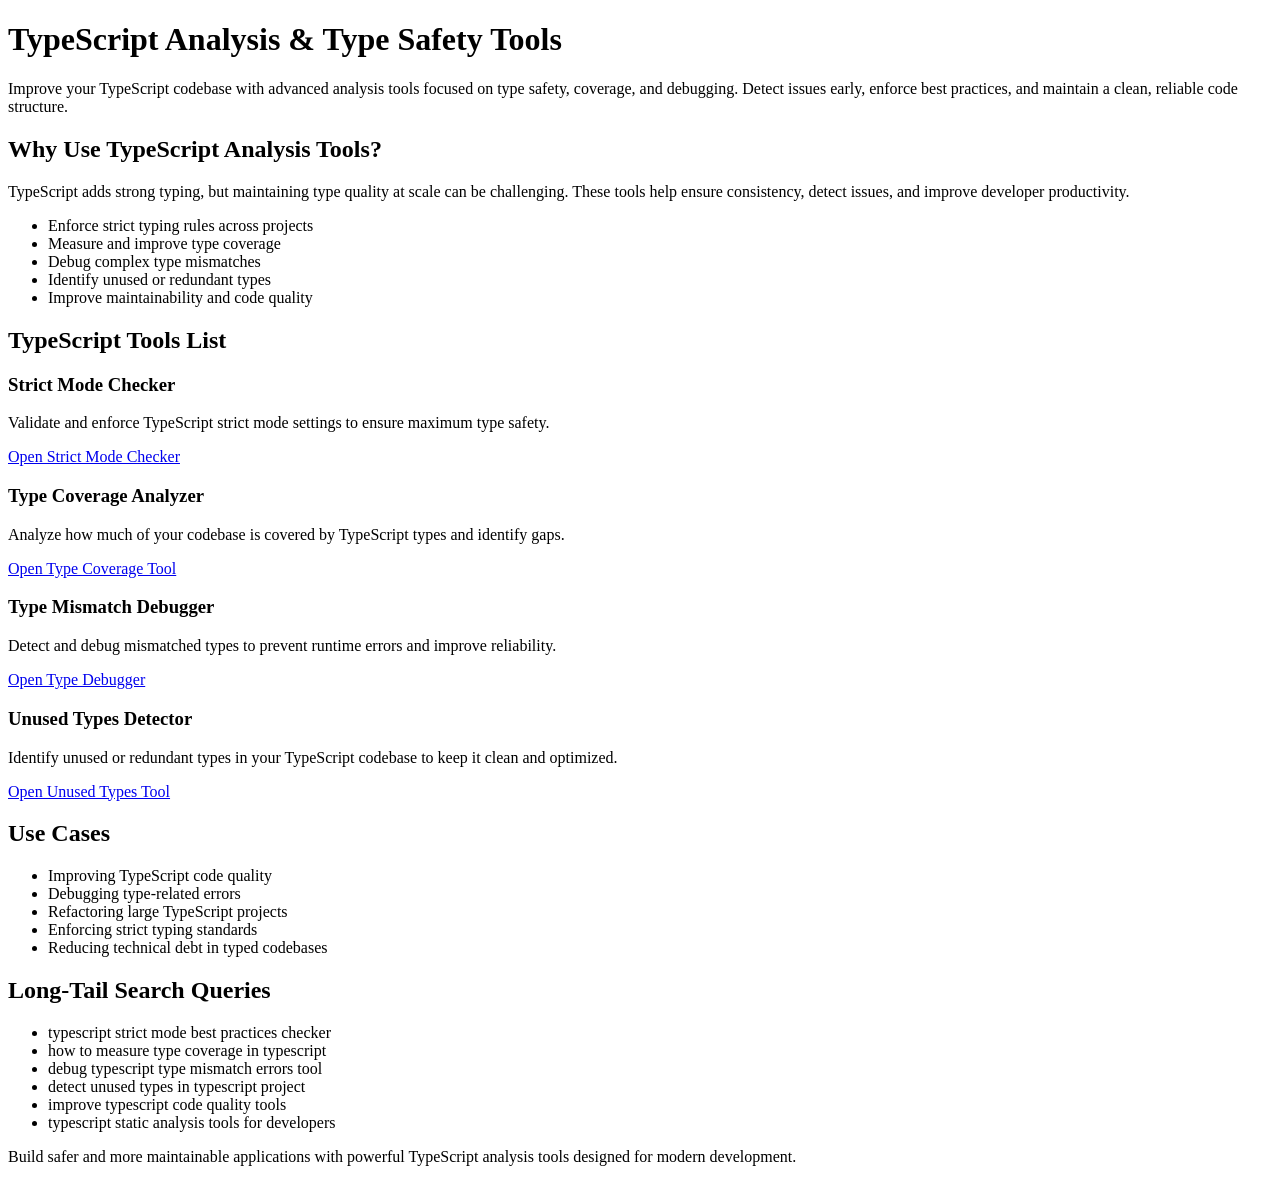
==== index.html @ eb6d2870 "Initial commit" ====
<!DOCTYPE html>
<html lang="en">
<head>
    <meta charset="UTF-8">
    <meta name="viewport" content="width=device-width, initial-scale=1.0">

    <!-- Google Verification -->
    <meta name="google-site-verification" content="QMAlZVgw_jsHfCVlnfvifbkMZy5CKnLXh7m65vo1kLM" />

    <!-- SEO Meta -->
    <title>TypeScript Analysis Tools for Type Safety, Coverage & Debugging</title>
    <meta name="description" content="Analyze TypeScript projects with tools for strict mode validation, type coverage, mismatch debugging, and unused type detection. Improve code quality and safety.">

    <!-- Keywords -->
    <meta name="keywords" content="typescript analysis tools, typescript strict mode checker, type coverage analyzer ts, typescript type mismatch debugger, unused types detector typescript, typescript code quality tools">

</head>

<body>

<header>
    <h1>TypeScript Analysis & Type Safety Tools</h1>
    <p>
        Improve your TypeScript codebase with advanced analysis tools focused on type safety, 
        coverage, and debugging. Detect issues early, enforce best practices, and maintain 
        a clean, reliable code structure.
    </p>
</header>

<section>
    <h2>Why Use TypeScript Analysis Tools?</h2>
    <p>
        TypeScript adds strong typing, but maintaining type quality at scale can be challenging. 
        These tools help ensure consistency, detect issues, and improve developer productivity.
    </p>
    <ul>
        <li>Enforce strict typing rules across projects</li>
        <li>Measure and improve type coverage</li>
        <li>Debug complex type mismatches</li>
        <li>Identify unused or redundant types</li>
        <li>Improve maintainability and code quality</li>
    </ul>
</section>

<section>
    <h2>TypeScript Tools List</h2>

    <article>
        <h3>Strict Mode Checker</h3>
        <p>
            Validate and enforce TypeScript strict mode settings to ensure maximum type safety.
        </p>
        <a href="/ts_analysis_tools/typescript_strict_mode_checker">Open Strict Mode Checker</a>
    </article>

    <article>
        <h3>Type Coverage Analyzer</h3>
        <p>
            Analyze how much of your codebase is covered by TypeScript types and identify gaps.
        </p>
        <a href="/ts_analysis_tools/typescript_type_coverage_analyzer">Open Type Coverage Tool</a>
    </article>

    <article>
        <h3>Type Mismatch Debugger</h3>
        <p>
            Detect and debug mismatched types to prevent runtime errors and improve reliability.
        </p>
        <a href="/ts_analysis_tools/typescript_type_mismatch_debugger">Open Type Debugger</a>
    </article>

    <article>
        <h3>Unused Types Detector</h3>
        <p>
            Identify unused or redundant types in your TypeScript codebase to keep it clean and optimized.
        </p>
        <a href="/ts_analysis_tools/typescript_unused_types_detector">Open Unused Types Tool</a>
    </article>

</section>

<section>
    <h2>Use Cases</h2>
    <ul>
        <li>Improving TypeScript code quality</li>
        <li>Debugging type-related errors</li>
        <li>Refactoring large TypeScript projects</li>
        <li>Enforcing strict typing standards</li>
        <li>Reducing technical debt in typed codebases</li>
    </ul>
</section>

<section>
    <h2>Long-Tail Search Queries</h2>
    <ul>
        <li>typescript strict mode best practices checker</li>
        <li>how to measure type coverage in typescript</li>
        <li>debug typescript type mismatch errors tool</li>
        <li>detect unused types in typescript project</li>
        <li>improve typescript code quality tools</li>
        <li>typescript static analysis tools for developers</li>
    </ul>
</section>

<footer>
    <p>
        Build safer and more maintainable applications with powerful TypeScript analysis tools designed for modern development.
    </p>
</footer>

</body>
</html>
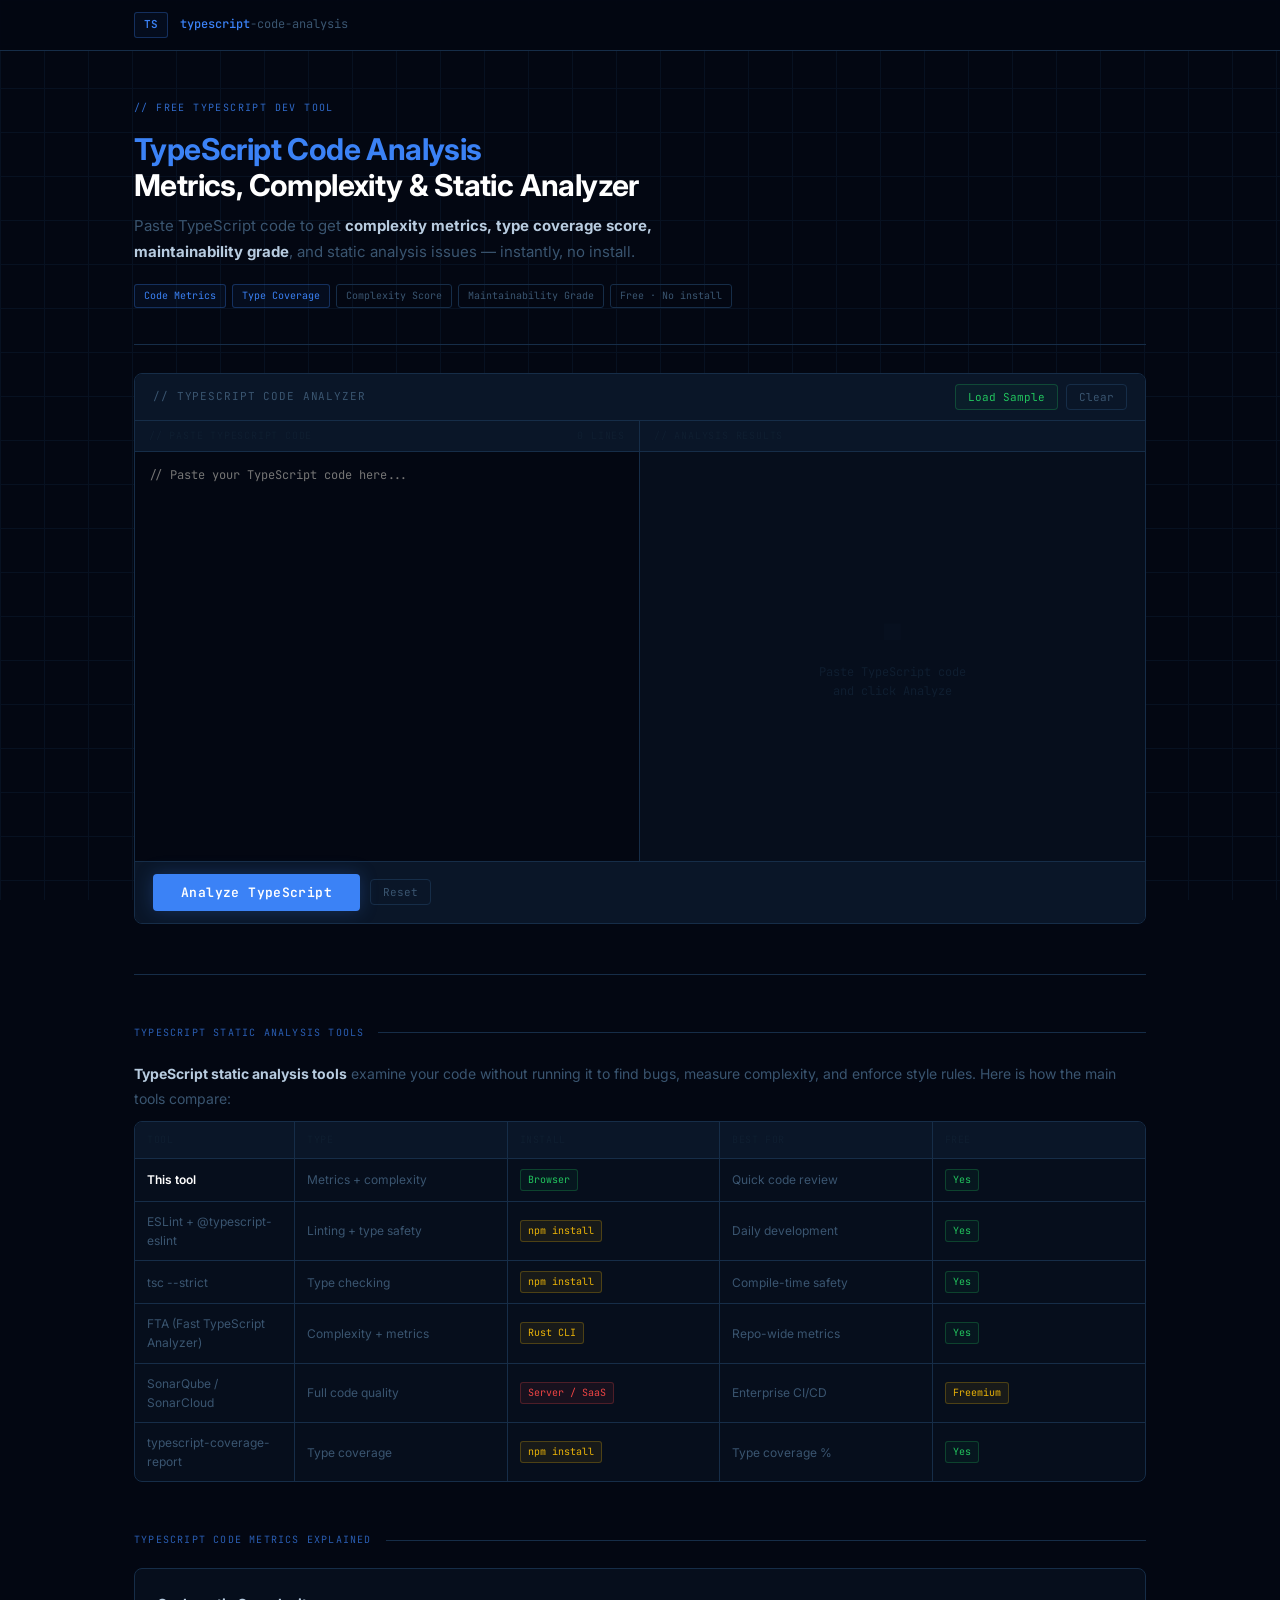
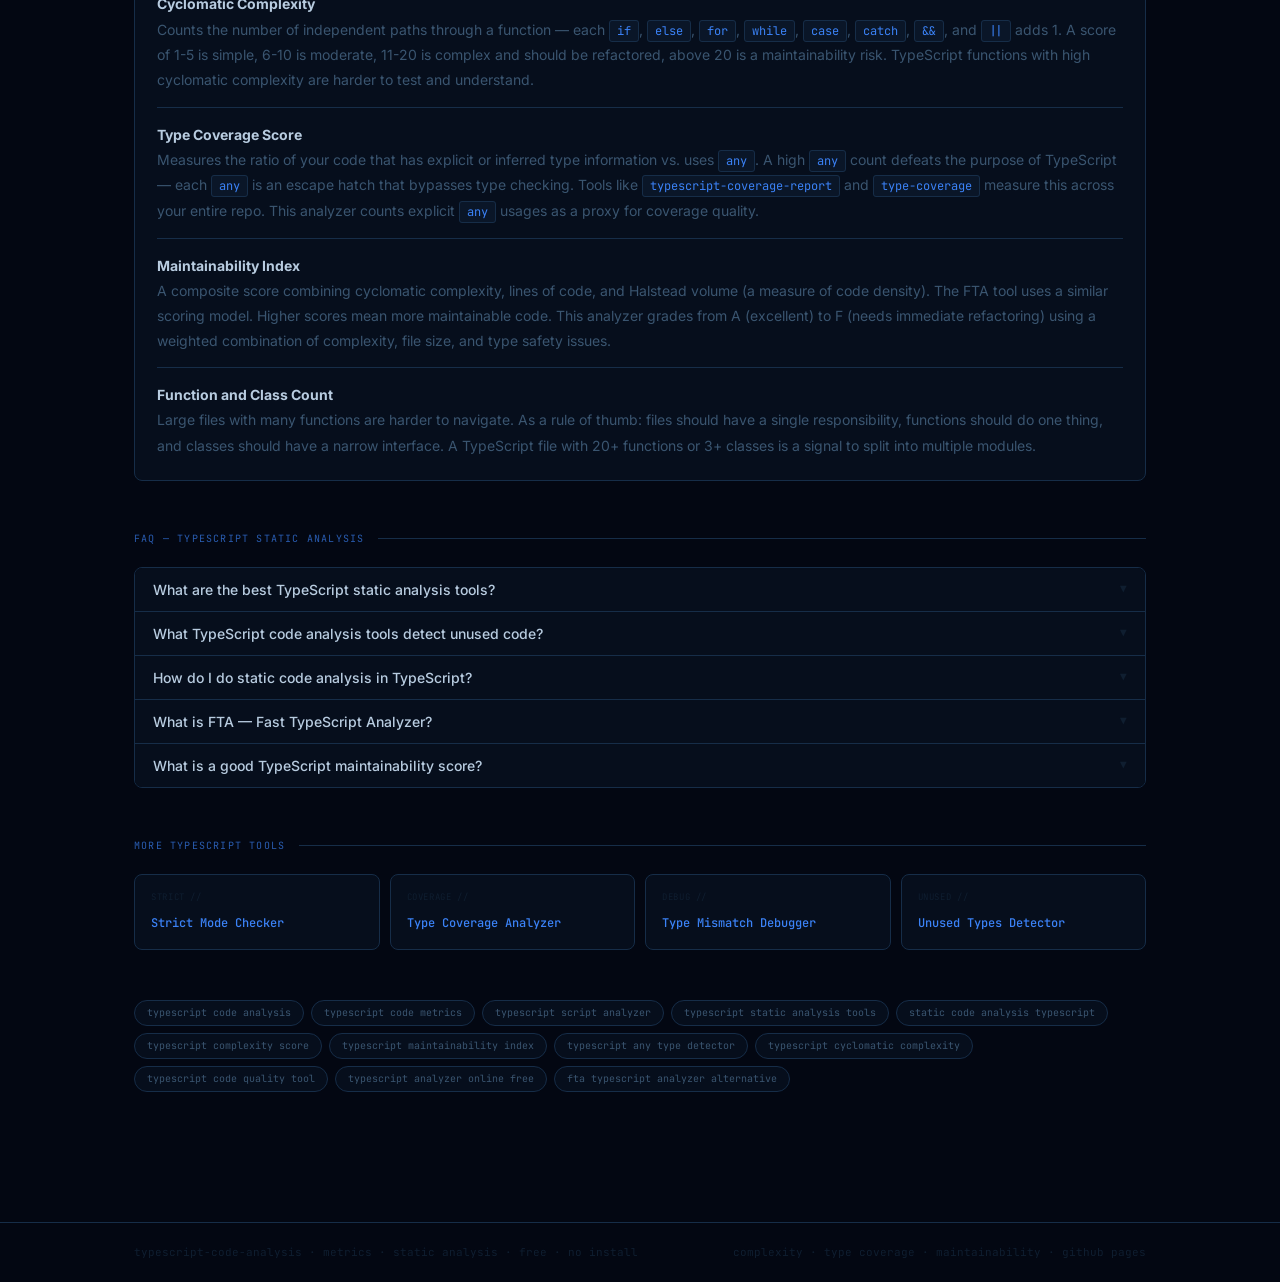
==== commit 08f1ff0f: "Actualizar index.html" ====
--- a/index.html
+++ b/index.html
@@ -1,112 +1,1207 @@
 <!DOCTYPE html>
+
 <html lang="en">
 <head>
-    <meta charset="UTF-8">
-    <meta name="viewport" content="width=device-width, initial-scale=1.0">
-
-    <!-- Google Verification -->
-    <meta name="google-site-verification" content="QMAlZVgw_jsHfCVlnfvifbkMZy5CKnLXh7m65vo1kLM" />
-
-    <!-- SEO Meta -->
-    <title>TypeScript Analysis Tools for Type Safety, Coverage & Debugging</title>
-    <meta name="description" content="Analyze TypeScript projects with tools for strict mode validation, type coverage, mismatch debugging, and unused type detection. Improve code quality and safety.">
-
-    <!-- Keywords -->
-    <meta name="keywords" content="typescript analysis tools, typescript strict mode checker, type coverage analyzer ts, typescript type mismatch debugger, unused types detector typescript, typescript code quality tools">
+<meta charset="UTF-8">
+<meta name="viewport" content="width=device-width, initial-scale=1.0">
+<meta name="google-site-verification" content="PkLa_ViOo6FAHpvh8SacceMb95o9tePRdrqLNBz9X1M" />
+<meta name="robots" content="index, follow">
+
+<title>TypeScript Code Analysis – Free TS Analyzer, Metrics &amp; Static Analysis Tool</title>
+
+<meta name="description" content="Free TypeScript code analysis tool. Paste TypeScript code to get complexity metrics, type coverage score, code quality analysis, and maintainability score. Covers typescript code metrics, script analysis, and static analysis. No install required.">
+
+<meta name="keywords" content="typescript code analysis, typescript code metrics, typescript script analyzer, typescript static analysis tools, typescript code analysis tools, static code analysis typescript, typescript analyzer online, typescript complexity analyzer, typescript type coverage, typescript maintainability score">
+
+<link rel="canonical" href="https://franrivalbigprojects.github.io/ts-analysis-tools/">
+
+<meta property="og:title" content="TypeScript Code Analysis – Free TS Metrics and Static Analyzer">
+<meta property="og:description" content="Paste TypeScript code to get complexity, type coverage, and maintainability metrics. Free, no install, no login.">
+<meta property="og:type" content="website">
+
+<link rel="preconnect" href="https://fonts.googleapis.com">
+<link rel="preconnect" href="https://fonts.gstatic.com" crossorigin>
+<link href="https://fonts.googleapis.com/css2?family=JetBrains+Mono:wght@400;500;600&family=Inter:wght@400;500;600;700&display=swap" rel="stylesheet">
+
+<style>
+:root {
+  --bg: #030712;
+  --surface: #060e1c;
+  --surface2: #0a1628;
+  --border: #0f1f35;
+  --border2: #162d48;
+  --ts: #3b82f6;
+  --ts-dim: rgba(59,130,246,0.1);
+  --ts-dim2: rgba(59,130,246,0.05);
+  --green: #22c55e;
+  --green-dim: rgba(34,197,94,0.1);
+  --green-dim2: rgba(34,197,94,0.05);
+  --yellow: #eab308;
+  --yellow-dim: rgba(234,179,8,0.08);
+  --orange: #f97316;
+  --orange-dim: rgba(249,115,22,0.08);
+  --red: #ef4444;
+  --red-dim: rgba(239,68,68,0.08);
+  --purple: #a78bfa;
+  --purple-dim: rgba(167,139,250,0.08);
+  --text: #b8cce0;
+  --text-muted: #3a5570;
+  --text-dim: #0f1e30;
+  --mono: 'JetBrains Mono', monospace;
+  --sans: 'Inter', sans-serif;
+  --r: 8px;
+}
+
+* { box-sizing: border-box; margin: 0; padding: 0; }
+
+body {
+  font-family: var(--sans);
+  background: var(--bg);
+  color: var(--text);
+  min-height: 100vh;
+  line-height: 1.6;
+}
+
+body::after {
+  content: "";
+  position: fixed;
+  inset: 0;
+  background-image: linear-gradient(var(--border) 1px, transparent 1px), linear-gradient(90deg, var(--border) 1px, transparent 1px);
+  background-size: 44px 44px;
+  opacity: 0.45;
+  pointer-events: none;
+  z-index: 0;
+}
+
+header {
+  border-bottom: 1px solid var(--border2);
+  position: sticky;
+  top: 0;
+  z-index: 100;
+  background: rgba(3,7,18,0.96);
+  backdrop-filter: blur(12px);
+}
+
+.header-inner {
+  max-width: 1060px;
+  margin: 0 auto;
+  padding: 0 24px;
+  height: 50px;
+  display: flex;
+  align-items: center;
+  gap: 12px;
+  position: relative;
+  z-index: 1;
+}
+
+.logo-pill {
+  font-family: var(--mono);
+  font-size: 11px;
+  font-weight: 600;
+  color: var(--ts);
+  background: var(--ts-dim2);
+  border: 1px solid rgba(59,130,246,0.3);
+  border-radius: 3px;
+  padding: 3px 9px;
+}
+
+.logo-text {
+  font-family: var(--mono);
+  font-size: 12px;
+  color: var(--text-muted);
+}
+
+.logo-text strong { color: var(--ts); font-weight: 500; }
+
+.wrapper {
+  max-width: 1060px;
+  margin: 0 auto;
+  padding: 0 24px 80px;
+  position: relative;
+  z-index: 1;
+}
+
+/* HERO */
+.hero {
+  padding: 48px 0 36px;
+  border-bottom: 1px solid var(--border2);
+  margin-bottom: 28px;
+}
+
+.hero-eyebrow {
+  font-family: var(--mono);
+  font-size: 10px;
+  letter-spacing: 0.14em;
+  text-transform: uppercase;
+  color: var(--ts);
+  margin-bottom: 14px;
+  opacity: 0.8;
+}
+
+h1 {
+  font-size: clamp(21px, 3.2vw, 30px);
+  font-weight: 700;
+  color: #fff;
+  margin-bottom: 10px;
+  letter-spacing: -0.02em;
+  line-height: 1.2;
+}
+
+h1 em { font-style: normal; color: var(--ts); }
+
+.hero-sub {
+  font-size: 15px;
+  color: var(--text-muted);
+  max-width: 600px;
+  line-height: 1.75;
+  margin-bottom: 18px;
+}
+
+.hero-sub strong { color: var(--text); }
+
+.pill-row { display: flex; flex-wrap: wrap; gap: 6px; }
+
+.pill {
+  font-family: var(--mono);
+  font-size: 10px;
+  padding: 3px 9px;
+  border-radius: 3px;
+  border: 1px solid;
+}
+
+.pill-ts  { color: var(--ts); background: var(--ts-dim2); border-color: rgba(59,130,246,0.3); }
+.pill-dim { color: var(--text-muted); border-color: var(--border2); }
+
+/* TOOL */
+.tool-shell {
+  background: var(--surface);
+  border: 1px solid var(--border2);
+  border-radius: var(--r);
+  overflow: hidden;
+  margin-bottom: 18px;
+}
+
+.tool-topbar {
+  background: var(--surface2);
+  border-bottom: 1px solid var(--border2);
+  padding: 10px 18px;
+  display: flex;
+  align-items: center;
+  justify-content: space-between;
+  flex-wrap: wrap;
+  gap: 8px;
+}
+
+.topbar-label {
+  font-family: var(--mono);
+  font-size: 11px;
+  color: var(--text-muted);
+  text-transform: uppercase;
+  letter-spacing: 0.08em;
+}
+
+.btn-sm {
+  font-family: var(--mono);
+  font-size: 11px;
+  padding: 5px 12px;
+  border-radius: 4px;
+  cursor: pointer;
+  border: 1px solid;
+  transition: opacity 0.15s;
+}
+
+.btn-sm:hover { opacity: 0.75; }
+.btn-ts    { background: var(--ts-dim2); color: var(--ts); border-color: rgba(59,130,246,0.3); }
+.btn-ghost { background: transparent; color: var(--text-muted); border-color: var(--border2); }
+.btn-green { background: var(--green-dim2); color: var(--green); border-color: rgba(34,197,94,0.25); }
+
+/* EDITOR SPLIT */
+.editor-split {
+  display: grid;
+  grid-template-columns: 1fr 1fr;
+  min-height: 440px;
+}
+
+.editor-side {
+  border-right: 1px solid var(--border2);
+  display: flex;
+  flex-direction: column;
+}
+
+.panel-head {
+  font-family: var(--mono);
+  font-size: 10px;
+  text-transform: uppercase;
+  letter-spacing: 0.08em;
+  color: var(--text-dim);
+  padding: 7px 14px;
+  border-bottom: 1px solid var(--border2);
+  background: var(--surface2);
+  display: flex;
+  justify-content: space-between;
+}
+
+.code-textarea {
+  flex: 1;
+  width: 100%;
+  min-height: 380px;
+  padding: 14px;
+  font-family: var(--mono);
+  font-size: 12px;
+  line-height: 1.65;
+  background: var(--bg);
+  border: none;
+  color: var(--text);
+  resize: none;
+  tab-size: 2;
+}
+
+.code-textarea:focus { outline: none; }
+
+.results-side { display: flex; flex-direction: column; overflow-y: auto; }
+
+#resultsPane {
+  flex: 1;
+  padding: 14px;
+  min-height: 380px;
+}
+
+.results-empty {
+  display: flex;
+  flex-direction: column;
+  align-items: center;
+  justify-content: center;
+  height: 100%;
+  min-height: 340px;
+  gap: 8px;
+  color: var(--text-dim);
+  font-family: var(--mono);
+  font-size: 12px;
+  text-align: center;
+}
+
+/* Analyse button bar */
+.analyse-bar {
+  padding: 12px 18px;
+  background: var(--surface2);
+  border-top: 1px solid var(--border2);
+  display: flex;
+  gap: 10px;
+  align-items: center;
+}
+
+.btn-analyse {
+  padding: 10px 28px;
+  font-family: var(--mono);
+  font-size: 13px;
+  font-weight: 600;
+  background: var(--ts);
+  color: #fff;
+  border: none;
+  border-radius: 4px;
+  cursor: pointer;
+  letter-spacing: 0.03em;
+  transition: opacity 0.15s, box-shadow 0.15s;
+  box-shadow: 0 0 18px rgba(59,130,246,0.25);
+}
+
+.btn-analyse:hover { opacity: 0.87; box-shadow: 0 0 26px rgba(59,130,246,0.4); }
+
+/* SCORE CARDS */
+.score-row {
+  display: grid;
+  grid-template-columns: repeat(4, 1fr);
+  gap: 8px;
+  margin-bottom: 12px;
+}
+
+.score-card {
+  background: var(--bg);
+  border: 1px solid var(--border2);
+  border-radius: 5px;
+  padding: 12px;
+  text-align: center;
+}
+
+.sc-num {
+  font-family: var(--mono);
+  font-size: 20px;
+  font-weight: 600;
+  line-height: 1;
+  margin-bottom: 3px;
+}
+
+.sc-lbl {
+  font-family: var(--mono);
+  font-size: 9px;
+  text-transform: uppercase;
+  letter-spacing: 0.07em;
+  color: var(--text-dim);
+}
+
+/* Score grade badge */
+.grade-card {
+  background: var(--bg);
+  border: 1px solid var(--border2);
+  border-radius: 5px;
+  padding: 10px 12px;
+  margin-bottom: 10px;
+  display: flex;
+  align-items: center;
+  gap: 10px;
+}
+
+.grade-letter {
+  font-family: var(--mono);
+  font-size: 26px;
+  font-weight: 600;
+  width: 36px;
+  text-align: center;
+  flex-shrink: 0;
+}
+
+.grade-meta strong {
+  display: block;
+  font-size: 13px;
+  color: var(--text);
+  margin-bottom: 2px;
+}
+
+.grade-meta span {
+  font-size: 12px;
+  color: var(--text-muted);
+  font-family: var(--mono);
+}
+
+/* Issue list */
+.issue-list { display: flex; flex-direction: column; gap: 5px; }
+
+.issue-item {
+  background: var(--bg);
+  border: 1px solid var(--border2);
+  border-left: 3px solid;
+  border-radius: 4px;
+  padding: 7px 10px;
+  font-family: var(--mono);
+  font-size: 11px;
+  line-height: 1.5;
+}
+
+.ii-error  { border-left-color: var(--red); }
+.ii-warn   { border-left-color: var(--yellow); }
+.ii-info   { border-left-color: var(--ts); }
+.ii-good   { border-left-color: var(--green); }
+
+.ii-head {
+  display: flex;
+  gap: 7px;
+  align-items: center;
+  margin-bottom: 2px;
+}
+
+.ii-badge {
+  font-size: 9px;
+  padding: 1px 6px;
+  border-radius: 2px;
+  border: 1px solid;
+  text-transform: uppercase;
+  letter-spacing: 0.05em;
+}
+
+.ib-error  { color: var(--red);    background: var(--red-dim);    border-color: rgba(239,68,68,0.2); }
+.ib-warn   { color: var(--yellow); background: var(--yellow-dim); border-color: rgba(234,179,8,0.2); }
+.ib-info   { color: var(--ts);     background: var(--ts-dim2);    border-color: rgba(59,130,246,0.2); }
+.ib-good   { color: var(--green);  background: var(--green-dim2); border-color: rgba(34,197,94,0.2); }
+
+.ii-title { font-weight: 600; color: var(--text); font-size: 11px; }
+.ii-body  { color: var(--text-muted); font-size: 11px; line-height: 1.5; }
+
+/* Metrics table */
+.metrics-table {
+  background: var(--bg);
+  border: 1px solid var(--border2);
+  border-radius: 5px;
+  overflow: hidden;
+  margin-bottom: 10px;
+}
+
+.mt-row {
+  display: flex;
+  justify-content: space-between;
+  align-items: center;
+  padding: 7px 12px;
+  border-bottom: 1px solid var(--border2);
+  font-family: var(--mono);
+  font-size: 11px;
+}
+
+.mt-row:last-child { border-bottom: none; }
+.mt-key { color: var(--text-muted); }
+.mt-val { color: var(--text); font-weight: 500; }
+
+/* DIVIDER */
+hr.divider { border: none; border-top: 1px solid var(--border2); margin: 50px 0; }
+
+.content-section { margin-bottom: 50px; }
+
+.sec-head {
+  display: flex;
+  align-items: center;
+  gap: 14px;
+  margin-bottom: 20px;
+}
+
+.sec-label {
+  font-family: var(--mono);
+  font-size: 10px;
+  text-transform: uppercase;
+  letter-spacing: 0.12em;
+  color: var(--ts);
+  white-space: nowrap;
+  opacity: 0.7;
+}
+
+.sec-rule { flex: 1; height: 1px; background: var(--border2); }
+
+p {
+  font-size: 14px;
+  color: var(--text-muted);
+  line-height: 1.8;
+  margin-bottom: 10px;
+}
+
+p strong { color: var(--text); }
+
+code {
+  font-family: var(--mono);
+  font-size: 12px;
+  background: var(--surface2);
+  color: var(--ts);
+  padding: 2px 7px;
+  border-radius: 3px;
+  border: 1px solid var(--border2);
+}
+
+/* Tools comparison table */
+.cmp-table {
+  background: var(--surface);
+  border: 1px solid var(--border2);
+  border-radius: var(--r);
+  overflow: hidden;
+  margin-bottom: 14px;
+}
+
+.cmp-row {
+  display: grid;
+  grid-template-columns: 160px 1fr 1fr 1fr 1fr;
+  border-bottom: 1px solid var(--border2);
+}
+
+.cmp-row:last-child { border-bottom: none; }
+.cmp-row.cmp-head { background: var(--surface2); }
+
+.cmp-cell {
+  padding: 10px 12px;
+  font-size: 12px;
+  color: var(--text-muted);
+  border-right: 1px solid var(--border2);
+  display: flex;
+  align-items: center;
+}
+
+.cmp-cell:last-child { border-right: none; }
+.cmp-head .cmp-cell { font-family: var(--mono); font-size: 10px; color: var(--text-dim); text-transform: uppercase; letter-spacing: 0.06em; }
+
+.badge {
+  font-family: var(--mono);
+  font-size: 10px;
+  padding: 2px 7px;
+  border-radius: 3px;
+  border: 1px solid;
+}
+
+.b-green  { color: var(--green);  background: var(--green-dim2); border-color: rgba(34,197,94,0.25); }
+.b-yellow { color: var(--yellow); background: var(--yellow-dim); border-color: rgba(234,179,8,0.25); }
+.b-ts     { color: var(--ts);     background: var(--ts-dim2);    border-color: rgba(59,130,246,0.25); }
+.b-red    { color: var(--red);    background: var(--red-dim);    border-color: rgba(239,68,68,0.25); }
+
+/* Dense block */
+.dense-block {
+  background: var(--surface);
+  border: 1px solid var(--border2);
+  border-radius: var(--r);
+  padding: 22px;
+  margin-top: 14px;
+}
+
+.dense-block p { margin-bottom: 14px; padding-bottom: 14px; border-bottom: 1px solid var(--border2); }
+.dense-block p:last-child { margin-bottom: 0; padding-bottom: 0; border-bottom: none; }
+
+/* FAQ */
+.faq-list {
+  margin-top: 14px;
+  border: 1px solid var(--border2);
+  border-radius: var(--r);
+  overflow: hidden;
+}
+
+.faq-item { border-bottom: 1px solid var(--border2); }
+.faq-item:last-child { border-bottom: none; }
+
+.faq-q {
+  width: 100%;
+  text-align: left;
+  background: var(--surface);
+  border: none;
+  padding: 13px 18px;
+  font-size: 14px;
+  font-weight: 500;
+  color: var(--text);
+  font-family: var(--sans);
+  cursor: pointer;
+  display: flex;
+  justify-content: space-between;
+  align-items: center;
+  gap: 12px;
+  transition: background 0.15s;
+}
+
+.faq-q:hover { background: var(--ts-dim2); }
+.faq-arrow { font-family: var(--mono); font-size: 11px; color: var(--text-dim); transition: transform 0.2s; flex-shrink: 0; }
+.faq-item.open .faq-arrow { transform: rotate(180deg); }
+
+.faq-a {
+  display: none;
+  padding: 0 18px 13px;
+  font-size: 13px;
+  color: var(--text-muted);
+  line-height: 1.75;
+  border-top: 1px solid var(--border2);
+  background: var(--bg);
+}
+
+.faq-item.open .faq-a { display: block; }
+.faq-a code { font-family: var(--mono); font-size: 11px; color: var(--ts); background: var(--ts-dim2); border-radius: 3px; padding: 1px 5px; }
+
+/* Tag cloud */
+.tag-cloud { display: flex; flex-wrap: wrap; gap: 7px; margin-bottom: 50px; }
+
+.tag {
+  font-family: var(--mono);
+  font-size: 10px;
+  color: var(--text-muted);
+  background: var(--surface);
+  border: 1px solid var(--border2);
+  border-radius: 100px;
+  padding: 4px 12px;
+  cursor: default;
+  transition: color 0.15s, border-color 0.15s;
+}
+
+.tag:hover { color: var(--ts); border-color: rgba(59,130,246,0.3); }
+
+/* Other tools */
+.tools-grid {
+  display: grid;
+  grid-template-columns: repeat(auto-fill, minmax(220px, 1fr));
+  gap: 10px;
+  margin-top: 14px;
+}
+
+.otl {
+  background: var(--surface);
+  border: 1px solid var(--border2);
+  border-radius: var(--r);
+  padding: 14px 16px;
+  text-decoration: none;
+  display: block;
+  transition: border-color 0.15s;
+}
+
+.otl:hover { border-color: rgba(59,130,246,0.3); }
+.otl-eye  { font-family: var(--mono); font-size: 9px; color: var(--text-dim); text-transform: uppercase; letter-spacing: 0.07em; margin-bottom: 4px; }
+.otl-name { font-family: var(--mono); font-size: 12px; color: var(--ts); font-weight: 500; }
+
+footer { border-top: 1px solid var(--border2); padding: 20px 0; position: relative; z-index: 1; }
+
+.footer-inner {
+  max-width: 1060px;
+  margin: 0 auto;
+  padding: 0 24px;
+  display: flex;
+  justify-content: space-between;
+  align-items: center;
+  flex-wrap: wrap;
+  gap: 8px;
+}
+
+footer p { font-family: var(--mono); font-size: 11px; color: var(--text-dim); margin: 0; }
+
+@media (max-width: 680px) {
+  .editor-split { grid-template-columns: 1fr; }
+  .editor-side { border-right: none; border-bottom: 1px solid var(--border2); }
+  .score-row { grid-template-columns: 1fr 1fr; }
+  .cmp-row { grid-template-columns: 120px repeat(4, 1fr); font-size: 11px; }
+}
+</style>
+
+<script type="application/ld+json">
+{
+  "@context": "https://schema.org",
+  "@type": "SoftwareApplication",
+  "name": "TypeScript Code Analysis Tool",
+  "applicationCategory": "DeveloperApplication",
+  "operatingSystem": "Web",
+  "offers": { "@type": "Offer", "price": "0", "priceCurrency": "USD" },
+  "description": "Free TypeScript code analysis tool. Paste TypeScript code to get complexity metrics, type coverage score, maintainability analysis, and code quality issues. Covers typescript code metrics, typescript script analysis, and static analysis. No install required.",
+  "featureList": "TypeScript complexity analysis, type coverage score, cyclomatic complexity, lines of code, any type detection, unused variable detection, maintainability grade"
+}
+</script>
+
+<script type="application/ld+json">
+{
+  "@context": "https://schema.org",
+  "@type": "FAQPage",
+  "mainEntity": [
+    {
+      "@type": "Question",
+      "name": "What are the best TypeScript static analysis tools?",
+      "acceptedAnswer": {
+        "@type": "Answer",
+        "text": "The main TypeScript static analysis tools are: ESLint with @typescript-eslint (most widely used, catches type-unsafe patterns), TypeScript compiler itself with strict mode (tsc --strict), SonarQube/SonarCloud (enterprise code quality platform), FTA - Fast TypeScript Analyzer (complexity and maintainability metrics, written in Rust), and typescript-coverage-report (measures percentage of typed code). This online analyzer provides instant code metrics without any installation."
+      }
+    },
+    {
+      "@type": "Question",
+      "name": "What TypeScript code metrics should I track?",
+      "acceptedAnswer": {
+        "@type": "Answer",
+        "text": "Key TypeScript code metrics: Cyclomatic complexity (number of independent code paths — under 10 per function is ideal), lines of code per file (under 200-300 for maintainability), type coverage percentage (ratio of explicitly typed vs inferred vs any), any type usage count (each any is a type safety hole), function count and average length, and unused variable/import count. These metrics together give a maintainability score."
+      }
+    },
+    {
+      "@type": "Question",
+      "name": "What is TypeScript code analysis?",
+      "acceptedAnswer": {
+        "@type": "Answer",
+        "text": "TypeScript code analysis is the process of examining TypeScript source files to detect quality issues, measure complexity, and assess type safety without executing the code. Static analysis tools parse TypeScript ASTs to find patterns like excessive any usage, high cyclomatic complexity, missing return types, unused variables, and potential null pointer errors. The TypeScript compiler itself performs type checking, while tools like ESLint and FTA provide additional code quality metrics."
+      }
+    }
+  ]
+}
+</script>
 
 </head>
 
 <body>
 
 <header>
-    <h1>TypeScript Analysis & Type Safety Tools</h1>
-    <p>
-        Improve your TypeScript codebase with advanced analysis tools focused on type safety, 
-        coverage, and debugging. Detect issues early, enforce best practices, and maintain 
-        a clean, reliable code structure.
+  <div class="header-inner">
+    <span class="logo-pill">TS</span>
+    <span class="logo-text"><strong>typescript</strong>-code-analysis</span>
+  </div>
+</header>
+
+<div class="wrapper">
+
+  <!-- HERO -->
+
+  <section class="hero">
+    <p class="hero-eyebrow">// Free TypeScript Dev Tool</p>
+    <h1><em>TypeScript Code Analysis</em><br>Metrics, Complexity &amp; Static Analyzer</h1>
+    <p class="hero-sub">
+      Paste TypeScript code to get <strong>complexity metrics, type coverage score, maintainability grade</strong>, and static analysis issues — instantly, no install.
     </p>
-</header>
-
-<section>
-    <h2>Why Use TypeScript Analysis Tools?</h2>
-    <p>
-        TypeScript adds strong typing, but maintaining type quality at scale can be challenging. 
-        These tools help ensure consistency, detect issues, and improve developer productivity.
-    </p>
-    <ul>
-        <li>Enforce strict typing rules across projects</li>
-        <li>Measure and improve type coverage</li>
-        <li>Debug complex type mismatches</li>
-        <li>Identify unused or redundant types</li>
-        <li>Improve maintainability and code quality</li>
-    </ul>
-</section>
-
-<section>
-    <h2>TypeScript Tools List</h2>
-
-    <article>
-        <h3>Strict Mode Checker</h3>
-        <p>
-            Validate and enforce TypeScript strict mode settings to ensure maximum type safety.
-        </p>
-        <a href="/ts_analysis_tools/typescript_strict_mode_checker">Open Strict Mode Checker</a>
-    </article>
-
-    <article>
-        <h3>Type Coverage Analyzer</h3>
-        <p>
-            Analyze how much of your codebase is covered by TypeScript types and identify gaps.
-        </p>
-        <a href="/ts_analysis_tools/typescript_type_coverage_analyzer">Open Type Coverage Tool</a>
-    </article>
-
-    <article>
-        <h3>Type Mismatch Debugger</h3>
-        <p>
-            Detect and debug mismatched types to prevent runtime errors and improve reliability.
-        </p>
-        <a href="/ts_analysis_tools/typescript_type_mismatch_debugger">Open Type Debugger</a>
-    </article>
-
-    <article>
-        <h3>Unused Types Detector</h3>
-        <p>
-            Identify unused or redundant types in your TypeScript codebase to keep it clean and optimized.
-        </p>
-        <a href="/ts_analysis_tools/typescript_unused_types_detector">Open Unused Types Tool</a>
-    </article>
-
-</section>
-
-<section>
-    <h2>Use Cases</h2>
-    <ul>
-        <li>Improving TypeScript code quality</li>
-        <li>Debugging type-related errors</li>
-        <li>Refactoring large TypeScript projects</li>
-        <li>Enforcing strict typing standards</li>
-        <li>Reducing technical debt in typed codebases</li>
-    </ul>
-</section>
-
-<section>
-    <h2>Long-Tail Search Queries</h2>
-    <ul>
-        <li>typescript strict mode best practices checker</li>
-        <li>how to measure type coverage in typescript</li>
-        <li>debug typescript type mismatch errors tool</li>
-        <li>detect unused types in typescript project</li>
-        <li>improve typescript code quality tools</li>
-        <li>typescript static analysis tools for developers</li>
-    </ul>
-</section>
+    <div class="pill-row">
+      <span class="pill pill-ts">Code Metrics</span>
+      <span class="pill pill-ts">Type Coverage</span>
+      <span class="pill pill-dim">Complexity Score</span>
+      <span class="pill pill-dim">Maintainability Grade</span>
+      <span class="pill pill-dim">Free &middot; No install</span>
+    </div>
+  </section>
+
+  <!-- TOOL -->
+
+  <div class="tool-shell">
+    <div class="tool-topbar">
+      <span class="topbar-label">// TypeScript Code Analyzer</span>
+      <div style="display:flex;gap:8px;">
+        <button class="btn-sm btn-green" onclick="loadSample()">Load Sample</button>
+        <button class="btn-sm btn-ghost" onclick="clearAll()">Clear</button>
+      </div>
+    </div>
+
+
+<div class="editor-split">
+  <div class="editor-side">
+    <div class="panel-head"><span>// Paste TypeScript code</span><span id="lineCount">0 lines</span></div>
+    <textarea class="code-textarea" id="codeInput" oninput="onCodeChange()" spellcheck="false" placeholder="// Paste your TypeScript code here..."></textarea>
+  </div>
+  <div class="results-side">
+    <div class="panel-head"><span>// Analysis results</span></div>
+    <div id="resultsPane">
+      <div class="results-empty">
+        <span style="font-size:28px;opacity:0.15">&#9632;</span>
+        <span>Paste TypeScript code<br>and click Analyze</span>
+      </div>
+    </div>
+  </div>
+</div>
+
+<div class="analyse-bar">
+  <button class="btn-analyse" onclick="analyseCode()">Analyze TypeScript</button>
+  <button class="btn-sm btn-ghost" onclick="clearAll()">Reset</button>
+</div>
+
+
+  </div>
+
+  <hr class="divider">
+
+  <!-- STATIC ANALYSIS TOOLS COMPARISON -->
+
+  <section class="content-section">
+    <div class="sec-head">
+      <span class="sec-label">TypeScript Static Analysis Tools</span>
+      <span class="sec-rule"></span>
+    </div>
+
+
+<p><strong>TypeScript static analysis tools</strong> examine your code without running it to find bugs, measure complexity, and enforce style rules. Here is how the main tools compare:</p>
+
+<div class="cmp-table">
+  <div class="cmp-row cmp-head">
+    <div class="cmp-cell">Tool</div>
+    <div class="cmp-cell">Type</div>
+    <div class="cmp-cell">Install</div>
+    <div class="cmp-cell">Best for</div>
+    <div class="cmp-cell">Free</div>
+  </div>
+  <div class="cmp-row">
+    <div class="cmp-cell" style="color:#fff;font-weight:600;">This tool</div>
+    <div class="cmp-cell">Metrics + complexity</div>
+    <div class="cmp-cell"><span class="badge b-green">Browser</span></div>
+    <div class="cmp-cell">Quick code review</div>
+    <div class="cmp-cell"><span class="badge b-green">Yes</span></div>
+  </div>
+  <div class="cmp-row">
+    <div class="cmp-cell">ESLint + @typescript-eslint</div>
+    <div class="cmp-cell">Linting + type safety</div>
+    <div class="cmp-cell"><span class="badge b-yellow">npm install</span></div>
+    <div class="cmp-cell">Daily development</div>
+    <div class="cmp-cell"><span class="badge b-green">Yes</span></div>
+  </div>
+  <div class="cmp-row">
+    <div class="cmp-cell">tsc --strict</div>
+    <div class="cmp-cell">Type checking</div>
+    <div class="cmp-cell"><span class="badge b-yellow">npm install</span></div>
+    <div class="cmp-cell">Compile-time safety</div>
+    <div class="cmp-cell"><span class="badge b-green">Yes</span></div>
+  </div>
+  <div class="cmp-row">
+    <div class="cmp-cell">FTA (Fast TypeScript Analyzer)</div>
+    <div class="cmp-cell">Complexity + metrics</div>
+    <div class="cmp-cell"><span class="badge b-yellow">Rust CLI</span></div>
+    <div class="cmp-cell">Repo-wide metrics</div>
+    <div class="cmp-cell"><span class="badge b-green">Yes</span></div>
+  </div>
+  <div class="cmp-row">
+    <div class="cmp-cell">SonarQube / SonarCloud</div>
+    <div class="cmp-cell">Full code quality</div>
+    <div class="cmp-cell"><span class="badge b-red">Server / SaaS</span></div>
+    <div class="cmp-cell">Enterprise CI/CD</div>
+    <div class="cmp-cell"><span class="badge b-yellow">Freemium</span></div>
+  </div>
+  <div class="cmp-row">
+    <div class="cmp-cell">typescript-coverage-report</div>
+    <div class="cmp-cell">Type coverage</div>
+    <div class="cmp-cell"><span class="badge b-yellow">npm install</span></div>
+    <div class="cmp-cell">Type coverage %</div>
+    <div class="cmp-cell"><span class="badge b-green">Yes</span></div>
+  </div>
+</div>
+
+
+  </section>
+
+  <!-- METRICS EXPLAINED -->
+
+  <section class="content-section">
+    <div class="sec-head">
+      <span class="sec-label">TypeScript Code Metrics Explained</span>
+      <span class="sec-rule"></span>
+    </div>
+
+
+<div class="dense-block">
+  <p><strong>Cyclomatic Complexity</strong><br>
+  Counts the number of independent paths through a function — each <code>if</code>, <code>else</code>, <code>for</code>, <code>while</code>, <code>case</code>, <code>catch</code>, <code>&&</code>, and <code>||</code> adds 1. A score of 1-5 is simple, 6-10 is moderate, 11-20 is complex and should be refactored, above 20 is a maintainability risk. TypeScript functions with high cyclomatic complexity are harder to test and understand.</p>
+
+  <p><strong>Type Coverage Score</strong><br>
+  Measures the ratio of your code that has explicit or inferred type information vs. uses <code>any</code>. A high <code>any</code> count defeats the purpose of TypeScript — each <code>any</code> is an escape hatch that bypasses type checking. Tools like <code>typescript-coverage-report</code> and <code>type-coverage</code> measure this across your entire repo. This analyzer counts explicit <code>any</code> usages as a proxy for coverage quality.</p>
+
+  <p><strong>Maintainability Index</strong><br>
+  A composite score combining cyclomatic complexity, lines of code, and Halstead volume (a measure of code density). The FTA tool uses a similar scoring model. Higher scores mean more maintainable code. This analyzer grades from A (excellent) to F (needs immediate refactoring) using a weighted combination of complexity, file size, and type safety issues.</p>
+
+  <p><strong>Function and Class Count</strong><br>
+  Large files with many functions are harder to navigate. As a rule of thumb: files should have a single responsibility, functions should do one thing, and classes should have a narrow interface. A TypeScript file with 20+ functions or 3+ classes is a signal to split into multiple modules.</p>
+</div>
+
+
+  </section>
+
+  <!-- FAQ -->
+
+  <section class="content-section">
+    <div class="sec-head">
+      <span class="sec-label">FAQ — TypeScript Static Analysis</span>
+      <span class="sec-rule"></span>
+    </div>
+    <div class="faq-list">
+      <div class="faq-item">
+        <button class="faq-q" onclick="toggleFaq(this)">What are the best TypeScript static analysis tools?<span class="faq-arrow">&#9660;</span></button>
+        <div class="faq-a">The main tools: <strong>ESLint + @typescript-eslint</strong> — most widely used, catches type-unsafe patterns and enforces best practices. <strong>tsc --strict</strong> — the compiler itself with strict null checks, no implicit any, and strict function types. <strong>FTA</strong> — Fast TypeScript Analyzer, a Rust CLI that measures complexity and maintainability scores across your codebase. <strong>SonarCloud</strong> — enterprise code quality with TypeScript-specific rules. <strong>knip</strong> — finds unused exports, dependencies, and files. This tool provides instant browser-based metrics with no install.</div>
+      </div>
+      <div class="faq-item">
+        <button class="faq-q" onclick="toggleFaq(this)">What TypeScript code analysis tools detect unused code?<span class="faq-arrow">&#9660;</span></button>
+        <div class="faq-a"><code>knip</code> is the best dedicated tool for finding unused TypeScript exports, files, and dependencies across a project. <code>ts-prune</code> finds unused exports. ESLint's <code>no-unused-vars</code> and <code>@typescript-eslint/no-unused-vars</code> catch unused local variables at file level. TypeScript's own <code>noUnusedLocals</code> and <code>noUnusedParameters</code> compiler flags also detect unused declarations. This analyzer detects unused variables in the pasted code.</div>
+      </div>
+      <div class="faq-item">
+        <button class="faq-q" onclick="toggleFaq(this)">How do I do static code analysis in TypeScript?<span class="faq-arrow">&#9660;</span></button>
+        <div class="faq-a">Three layers: (1) <strong>Compiler checks</strong> — enable <code>strict: true</code> in <code>tsconfig.json</code> for maximum type safety. (2) <strong>Linting</strong> — add ESLint with <code>@typescript-eslint/recommended</code> to catch patterns the compiler allows but are considered unsafe. (3) <strong>Complexity metrics</strong> — use FTA or this tool to measure cyclomatic complexity and flag files that need refactoring. Run all three in CI to enforce quality on every pull request.</div>
+      </div>
+      <div class="faq-item">
+        <button class="faq-q" onclick="toggleFaq(this)">What is FTA — Fast TypeScript Analyzer?<span class="faq-arrow">&#9660;</span></button>
+        <div class="faq-a">FTA is an open-source TypeScript static analysis CLI written in Rust (using the <code>swc</code> parser). It analyzes TypeScript and JavaScript files for complexity and maintainability, outputting a score per file. It can analyze up to 1600 files per second. FTA is available via npm (<code>npx fta-cli</code>) and has a playground at ftaproject.dev. This browser tool provides similar per-snippet metrics without requiring installation.</div>
+      </div>
+      <div class="faq-item">
+        <button class="faq-q" onclick="toggleFaq(this)">What is a good TypeScript maintainability score?<span class="faq-arrow">&#9660;</span></button>
+        <div class="faq-a">Grade A (80-100): simple, well-typed, low complexity — easy to maintain. Grade B (65-79): minor issues, generally maintainable. Grade C (50-64): moderate complexity or type safety gaps — refactoring recommended. Grade D (35-49): high complexity or significant <code>any</code> usage — technical debt present. Grade F (below 35): difficult to maintain, high risk of bugs — prioritize refactoring. Most production TypeScript files should target Grade B or above.</div>
+      </div>
+    </div>
+  </section>
+
+  <!-- OTHER TOOLS -->
+
+  <section class="content-section">
+    <div class="sec-head">
+      <span class="sec-label">More TypeScript Tools</span>
+      <span class="sec-rule"></span>
+    </div>
+    <div class="tools-grid">
+      <a href="typescript_strict_mode_checker/" class="otl">
+        <p class="otl-eye">strict //</p>
+        <span class="otl-name">Strict Mode Checker</span>
+      </a>
+      <a href="typescript_type_coverage_analyzer/" class="otl">
+        <p class="otl-eye">coverage //</p>
+        <span class="otl-name">Type Coverage Analyzer</span>
+      </a>
+      <a href="typescript_type_mismatch_debugger/" class="otl">
+        <p class="otl-eye">debug //</p>
+        <span class="otl-name">Type Mismatch Debugger</span>
+      </a>
+      <a href="typescript_unused_types_detector/" class="otl">
+        <p class="otl-eye">unused //</p>
+        <span class="otl-name">Unused Types Detector</span>
+      </a>
+    </div>
+  </section>
+
+  <!-- TAGS -->
+
+  <div class="tag-cloud">
+    <span class="tag">typescript code analysis</span>
+    <span class="tag">typescript code metrics</span>
+    <span class="tag">typescript script analyzer</span>
+    <span class="tag">typescript static analysis tools</span>
+    <span class="tag">static code analysis typescript</span>
+    <span class="tag">typescript complexity score</span>
+    <span class="tag">typescript maintainability index</span>
+    <span class="tag">typescript any type detector</span>
+    <span class="tag">typescript cyclomatic complexity</span>
+    <span class="tag">typescript code quality tool</span>
+    <span class="tag">typescript analyzer online free</span>
+    <span class="tag">fta typescript analyzer alternative</span>
+  </div>
+
+</div>
 
 <footer>
-    <p>
-        Build safer and more maintainable applications with powerful TypeScript analysis tools designed for modern development.
-    </p>
+  <div class="footer-inner">
+    <p>typescript-code-analysis &middot; metrics &middot; static analysis &middot; free &middot; no install</p>
+    <p>complexity &middot; type coverage &middot; maintainability &middot; github pages</p>
+  </div>
 </footer>
+
+<script>
+// ─── ANALYSIS ENGINE ───
+
+function onCodeChange() {
+  var code = document.getElementById('codeInput').value;
+  var lines = code ? code.split('\n').length : 0;
+  document.getElementById('lineCount').textContent = lines + ' lines';
+}
+
+function countMatches(code, pattern) {
+  var m = code.match(pattern);
+  return m ? m.length : 0;
+}
+
+function calcComplexity(code) {
+  // Count decision points: if, else if, for, while, do, case, catch, &&, ||, ternary
+  var ifCount      = countMatches(code, /\bif\s*\(/g);
+  var elseIf       = countMatches(code, /\belse\s+if\s*\(/g);
+  var forCount     = countMatches(code, /\bfor\s*\(/g);
+  var whileCount   = countMatches(code, /\bwhile\s*\(/g);
+  var caseCount    = countMatches(code, /\bcase\s+[^:]+:/g);
+  var catchCount   = countMatches(code, /\bcatch\s*\(/g);
+  var andCount     = countMatches(code, /&&/g);
+  var orCount      = countMatches(code, /\|\|/g);
+  var ternaryCount = countMatches(code, /\?[^:?]+:/g);
+  return 1 + ifCount + elseIf + forCount + whileCount + caseCount + catchCount + Math.floor((andCount + orCount) / 2) + Math.floor(ternaryCount / 2);
+}
+
+function calcTypeCoverage(code) {
+  var anyCount       = countMatches(code, /:\s*any\b/g);
+  var typedParams    = countMatches(code, /\w+\s*:\s*(?!any\b)\w/g);
+  var returnTypes    = countMatches(code, /\)\s*:\s*(?!any\b)\w/g);
+  var interfaceCount = countMatches(code, /\binterface\b/g);
+  var typeAliases    = countMatches(code, /\btype\s+\w+\s*=/g);
+  var total = anyCount + typedParams + returnTypes + interfaceCount + typeAliases;
+  if (total === 0) return { score: 50, anyCount: 0 };
+  var typed = typedParams + returnTypes + interfaceCount + typeAliases;
+  var pct = Math.round((typed / total) * 100);
+  return { score: pct, anyCount: anyCount };
+}
+
+function calcMaintainability(loc, complexity, anyCount, issues) {
+  var locPenalty  = loc > 300 ? 20 : loc > 150 ? 10 : loc > 80 ? 5 : 0;
+  var ccPenalty   = complexity > 20 ? 30 : complexity > 10 ? 15 : complexity > 6 ? 5 : 0;
+  var anyPenalty  = anyCount > 10 ? 20 : anyCount > 4 ? 10 : anyCount > 0 ? 5 : 0;
+  var issuePenalty = issues > 8 ? 15 : issues > 4 ? 8 : issues > 1 ? 3 : 0;
+  var score = 100 - locPenalty - ccPenalty - anyPenalty - issuePenalty;
+  return Math.max(5, Math.min(100, score));
+}
+
+function scoreToGrade(score) {
+  if (score >= 80) return { grade: 'A', label: 'Excellent', color: 'var(--green)' };
+  if (score >= 65) return { grade: 'B', label: 'Good', color: 'var(--ts)' };
+  if (score >= 50) return { grade: 'C', label: 'Moderate — refactoring recommended', color: 'var(--yellow)' };
+  if (score >= 35) return { grade: 'D', label: 'Poor — technical debt present', color: 'var(--orange)' };
+  return { grade: 'F', label: 'Critical — prioritize refactoring', color: 'var(--red)' };
+}
+
+function runChecks(code, complexity, anyCount, loc, funcCount) {
+  var issues = [];
+
+  if (complexity > 20) {
+    issues.push({ type: 'error', title: 'Very high cyclomatic complexity (' + complexity + ')', body: 'Above 20 is a significant maintainability risk. Break this code into smaller, focused functions.' });
+  } else if (complexity > 10) {
+    issues.push({ type: 'warn', title: 'High cyclomatic complexity (' + complexity + ')', body: 'Consider refactoring complex conditionals or loops into separate functions.' });
+  }
+
+  if (loc > 300) {
+    issues.push({ type: 'warn', title: 'File too large (' + loc + ' lines)', body: 'Files over 300 lines are harder to maintain. Split into modules with single responsibilities.' });
+  }
+
+  if (anyCount > 4) {
+    issues.push({ type: 'error', title: 'Excessive any usage (' + anyCount + ' occurrences)', body: 'Each `any` bypasses TypeScript\'s type checking. Replace with specific types or `unknown`.' });
+  } else if (anyCount > 0) {
+    issues.push({ type: 'warn', title: 'any type used (' + anyCount + ' times)', body: 'Consider replacing with specific types. Use `unknown` if the type is truly unknown, then narrow with type guards.' });
+  }
+
+  var noReturnType = countMatches(code, /\)\s*\{/g);
+  var withReturnType = countMatches(code, /\)\s*:\s*\w[^{]*\{/g);
+  if (noReturnType > withReturnType + 2) {
+    issues.push({ type: 'warn', title: 'Missing return type annotations', body: 'Explicitly annotating return types improves readability and catches errors when function signatures change.' });
+  }
+
+  var hasConsoleLog = countMatches(code, /console\.log\(/g);
+  if (hasConsoleLog > 0) {
+    issues.push({ type: 'info', title: 'console.log found (' + hasConsoleLog + ')', body: 'Remove debug logging before production. Use a structured logger instead.' });
+  }
+
+  var hasNonNullAssert = countMatches(code, /[^!]![^=]/g);
+  if (hasNonNullAssert > 2) {
+    issues.push({ type: 'warn', title: 'Non-null assertions (!)', body: 'Overusing ! bypasses null safety. Consider proper null checks or optional chaining (?.).' });
+  }
+
+  var hasTypeAssertion = countMatches(code, /as\s+\w/g);
+  if (hasTypeAssertion > 3) {
+    issues.push({ type: 'warn', title: 'Frequent type assertions (as ...)', body: 'Many type assertions suggest incorrect type modeling. Improve type definitions instead of casting.' });
+  }
+
+  var unusedVars = [];
+  var varDeclRe = /(?:const|let|var)\s+(\w+)\s*[=:]/g;
+  var match;
+  while ((match = varDeclRe.exec(code)) !== null) {
+    var varName = match[1];
+    if (varName.charAt(0) === '_') continue;
+    var usageCount = (code.match(new RegExp('\\b' + varName + '\\b', 'g')) || []).length;
+    if (usageCount === 1) unusedVars.push(varName);
+  }
+
+  if (unusedVars.length > 2) {
+    issues.push({ type: 'warn', title: 'Potentially unused variables (' + unusedVars.slice(0, 4).join(', ') + (unusedVars.length > 4 ? '...' : '') + ')', body: 'Variables declared but used only once (declaration). Enable noUnusedLocals in tsconfig.' });
+  }
+
+  if (issues.length === 0) {
+    issues.push({ type: 'good', title: 'No major issues detected', body: 'Code structure looks good for the checked patterns. Run ESLint and tsc for deeper validation.' });
+  }
+
+  return issues;
+}
+
+function el(tag, cls, text) {
+  var e = document.createElement(tag);
+  if (cls) e.className = cls;
+  if (text !== undefined) e.textContent = text;
+  return e;
+}
+
+function analyseCode() {
+  var code = document.getElementById('codeInput').value.trim();
+  var pane = document.getElementById('resultsPane');
+  pane.innerHTML = '';
+
+  if (!code) {
+    pane.innerHTML = '<div class="results-empty"><span style="font-size:24px;opacity:0.15">&#9632;</span><span>Paste TypeScript code first.</span></div>';
+    return;
+  }
+
+  var loc        = code.split('\n').filter(function(l) { return l.trim(); }).length;
+  var totalLines = code.split('\n').length;
+  var funcCount  = countMatches(code, /\bfunction\b|\b=>\s*[{(]/g);
+  var classCount = countMatches(code, /\bclass\b/g);
+  var complexity = calcComplexity(code);
+  var coverage   = calcTypeCoverage(code);
+  var issues     = runChecks(code, complexity, coverage.anyCount, loc, funcCount);
+  var mScore     = calcMaintainability(loc, complexity, coverage.anyCount, issues.length);
+  var grade      = scoreToGrade(mScore);
+
+  // Score row
+  var scoreRow = el('div', 'score-row');
+
+  function makeScore(val, lbl, color) {
+    var c = el('div', 'score-card');
+    var n = el('div', 'sc-num', String(val));
+    n.style.color = color;
+    var l = el('div', 'sc-lbl', lbl);
+    c.appendChild(n); c.appendChild(l);
+    return c;
+  }
+
+  var ccColor = complexity > 20 ? 'var(--red)' : complexity > 10 ? 'var(--orange)' : complexity > 5 ? 'var(--yellow)' : 'var(--green)';
+  scoreRow.appendChild(makeScore(mScore, 'Maint. Score', grade.color));
+  scoreRow.appendChild(makeScore(complexity, 'Complexity', ccColor));
+  scoreRow.appendChild(makeScore(coverage.score + '%', 'Type Quality', coverage.score > 80 ? 'var(--green)' : coverage.score > 60 ? 'var(--yellow)' : 'var(--red)'));
+  scoreRow.appendChild(makeScore(loc, 'Lines', loc > 200 ? 'var(--orange)' : 'var(--text)'));
+  pane.appendChild(scoreRow);
+
+  // Grade card
+  var gc = el('div', 'grade-card');
+  var gl = el('div', 'grade-letter', grade.grade);
+  gl.style.color = grade.color;
+  var gm = el('div', 'grade-meta');
+  var gs = el('strong', null, 'Grade ' + grade.grade + ': ' + grade.label);
+  var gt = el('span', null, 'Maintainability: ' + mScore + '/100 · Complexity: ' + complexity + ' · any: ' + coverage.anyCount);
+  gm.appendChild(gs); gm.appendChild(gt);
+  gc.appendChild(gl); gc.appendChild(gm);
+  pane.appendChild(gc);
+
+  // Metrics table
+  var mt = el('div', 'metrics-table');
+  function mRow(key, val) {
+    var row = el('div', 'mt-row');
+    var k = el('span', 'mt-key', key);
+    var v = el('span', 'mt-val', val);
+    row.appendChild(k); row.appendChild(v); mt.appendChild(row);
+  }
+  mRow('Total lines', totalLines + ' (' + loc + ' non-empty)');
+  mRow('Functions / arrow fns', funcCount);
+  mRow('Classes', classCount);
+  mRow('Cyclomatic complexity', complexity + (complexity > 10 ? ' ⚠ high' : complexity > 5 ? ' moderate' : ' ✓ good'));
+  mRow('any type usage', coverage.anyCount + (coverage.anyCount > 0 ? ' (type safety holes)' : ' ✓ none'));
+  mRow('Type quality score', coverage.score + '%');
+  mRow('Interfaces / type aliases', countMatches(code, /\b(?:interface|type)\s+\w/g));
+  pane.appendChild(mt);
+
+  // Issues
+  var issueList = el('div', 'issue-list');
+  issues.forEach(function(issue) {
+    var item = el('div', 'issue-item ii-' + (issue.type === 'good' ? 'good' : issue.type));
+    var head = el('div', 'ii-head');
+    var badge = el('span', 'ii-badge ib-' + (issue.type === 'good' ? 'good' : issue.type), issue.type.toUpperCase());
+    var title = el('span', 'ii-title', issue.title);
+    head.appendChild(badge); head.appendChild(title);
+    var body = el('div', 'ii-body', issue.body);
+    item.appendChild(head); item.appendChild(body);
+    issueList.appendChild(item);
+  });
+  pane.appendChild(issueList);
+}
+
+function loadSample() {
+  var sample = [
+    'interface User {',
+    '  id: number;',
+    '  name: string;',
+    '  email: string;',
+    '}',
+    '',
+    'function processUsers(users: User[]): User[] {',
+    '  const result: User[] = [];',
+    '  for (const user of users) {',
+    '    if (user.id > 0) {',
+    '      if (user.name && user.email) {',
+    '        result.push(user);',
+    '      }',
+    '    }',
+    '  }',
+    '  return result;',
+    '}',
+    '',
+    'async function fetchData(url: string): Promise<any> {',
+    '  const response = await fetch(url);',
+    '  const data: any = await response.json();',
+    '  console.log("fetched:", data);',
+    '  return data;',
+    '}',
+    '',
+    'class UserService {',
+    '  private users: User[] = [];',
+    '',
+    '  addUser(user: User): void {',
+    '    if (!user.id || !user.name) return;',
+    '    this.users.push(user);',
+    '  }',
+    '',
+    '  findById(id: number): User | undefined {',
+    '    return this.users.find(u => u.id === id);',
+    '  }',
+    '',
+    '  getAll(): User[] {',
+    '    return this.users;',
+    '  }',
+    '}'
+  ].join('\n');
+  document.getElementById('codeInput').value = sample;
+  onCodeChange();
+  analyseCode();
+}
+
+function clearAll() {
+  document.getElementById('codeInput').value = '';
+  document.getElementById('lineCount').textContent = '0 lines';
+  document.getElementById('resultsPane').innerHTML = '<div class="results-empty"><span style="font-size:28px;opacity:0.15">&#9632;</span><span>Paste TypeScript code<br>and click Analyze</span></div>';
+}
+
+function toggleFaq(btn) {
+  btn.parentElement.classList.toggle('open');
+}
+</script>
 
 </body>
 </html>
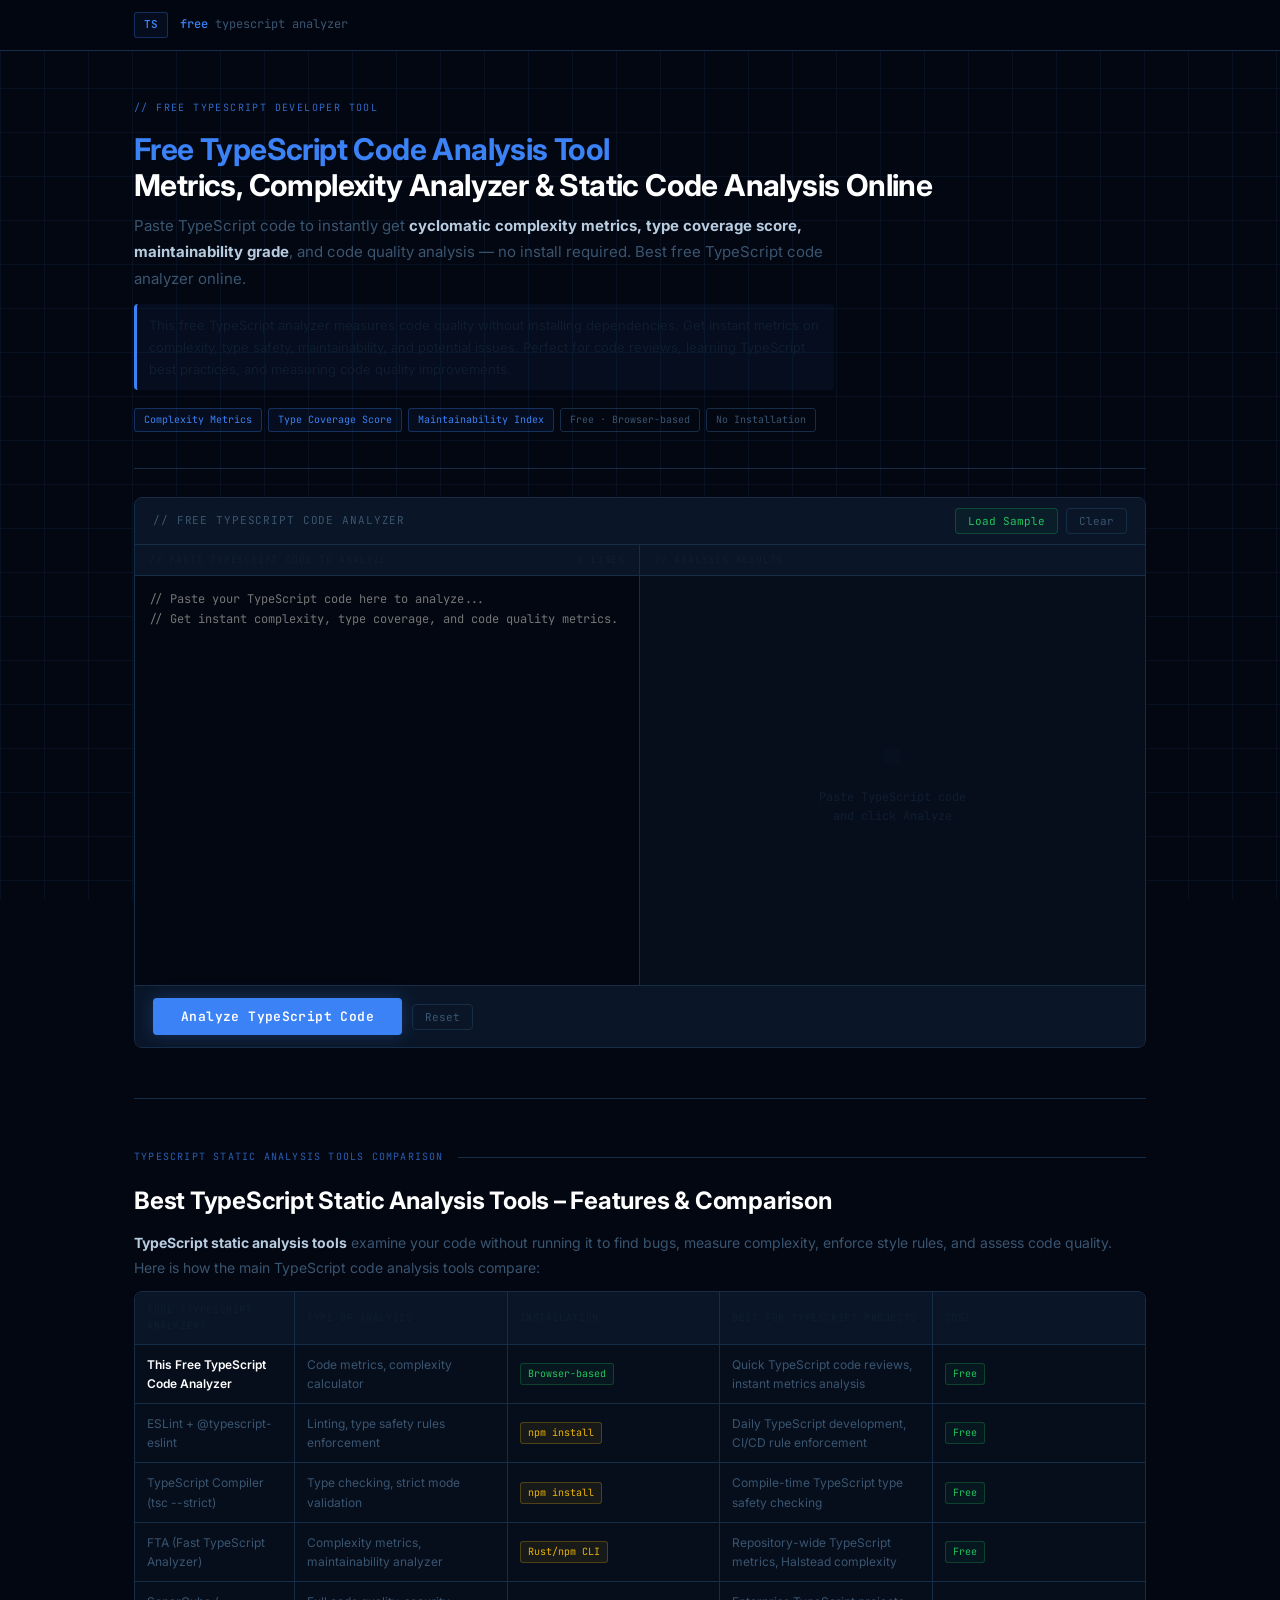
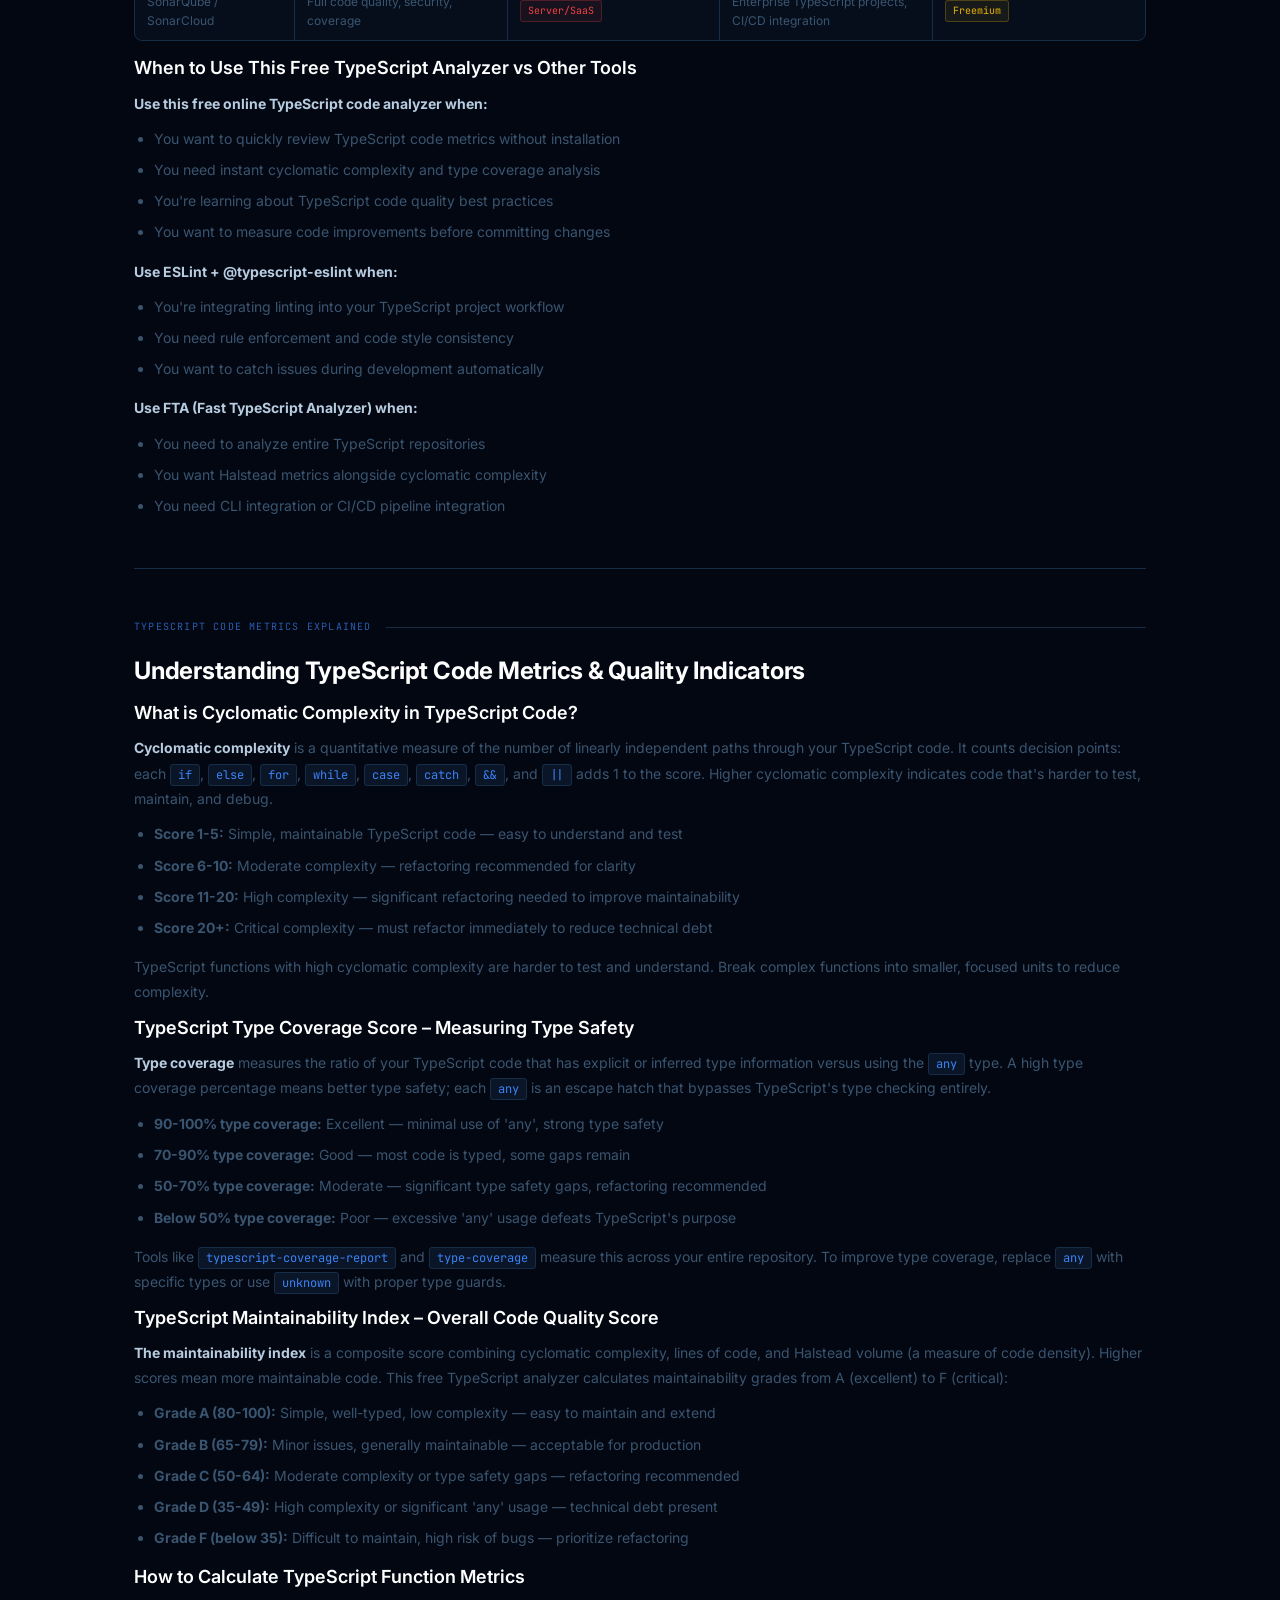
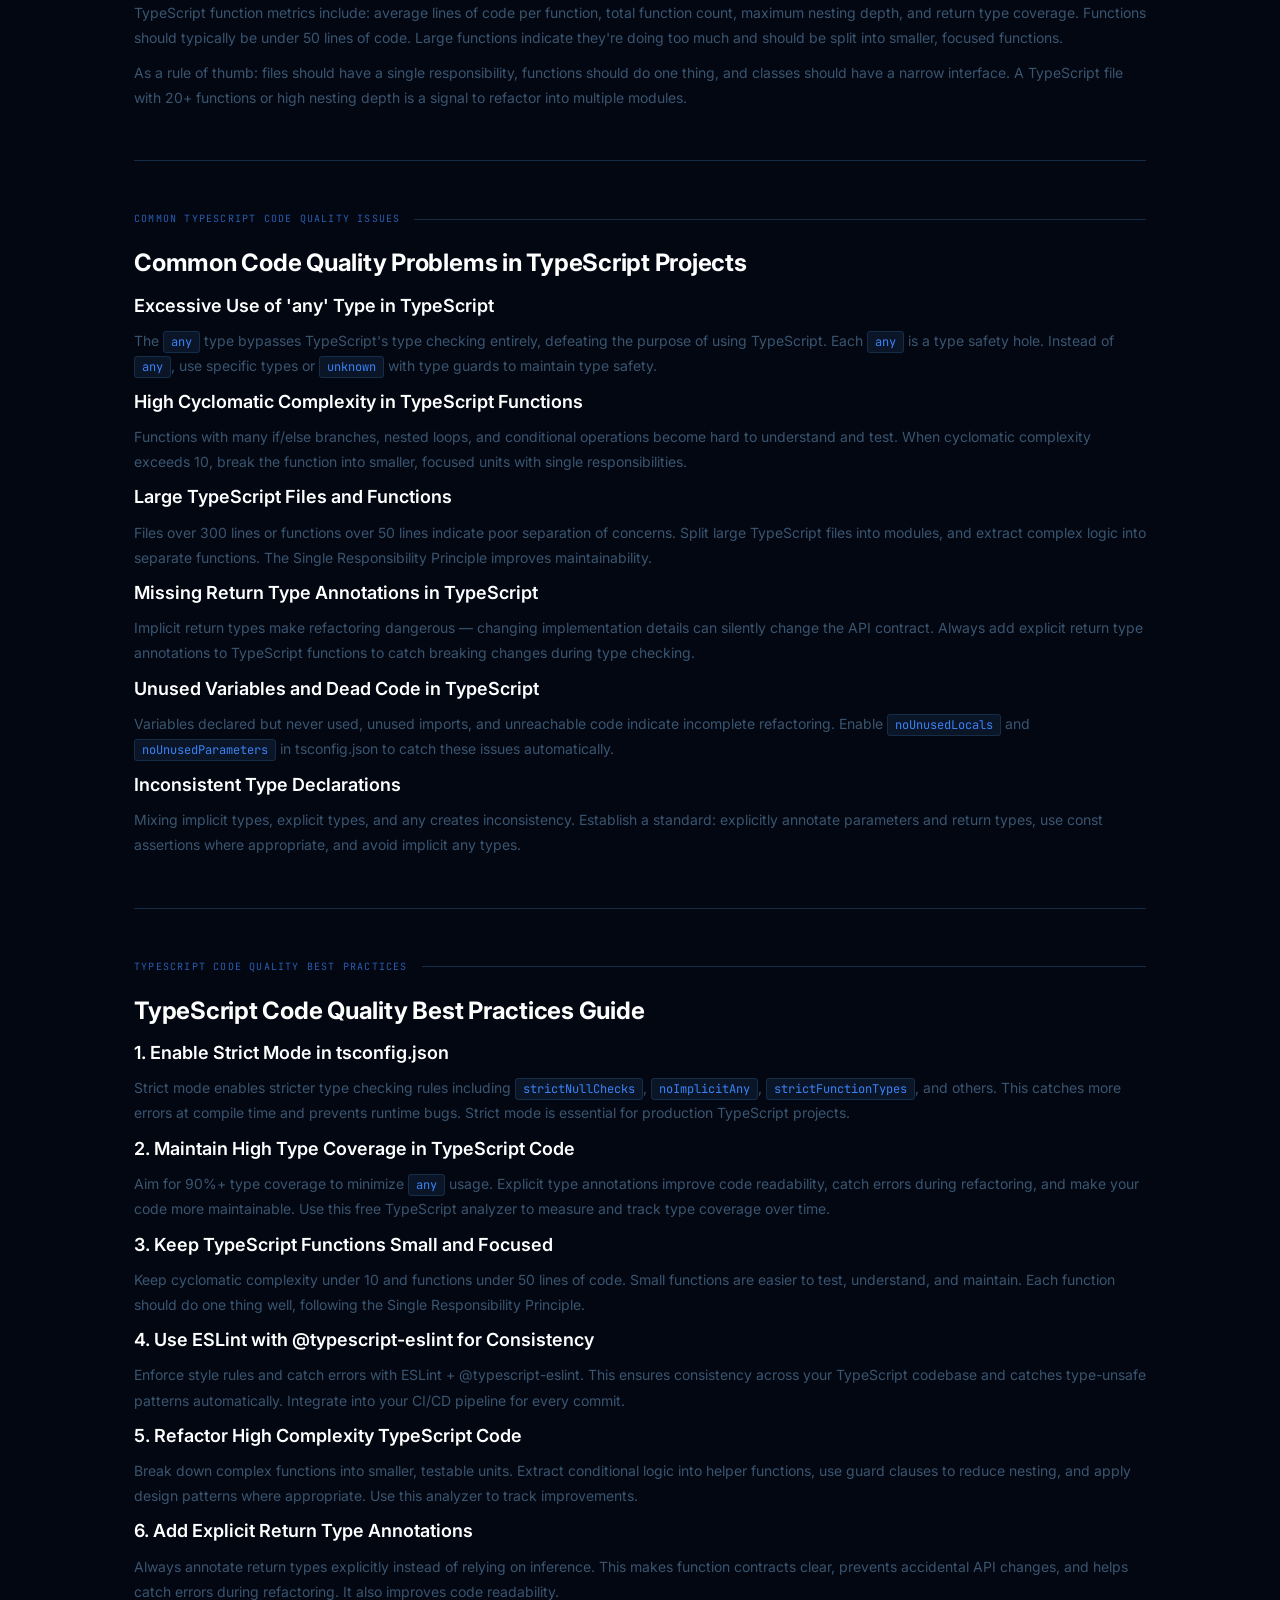
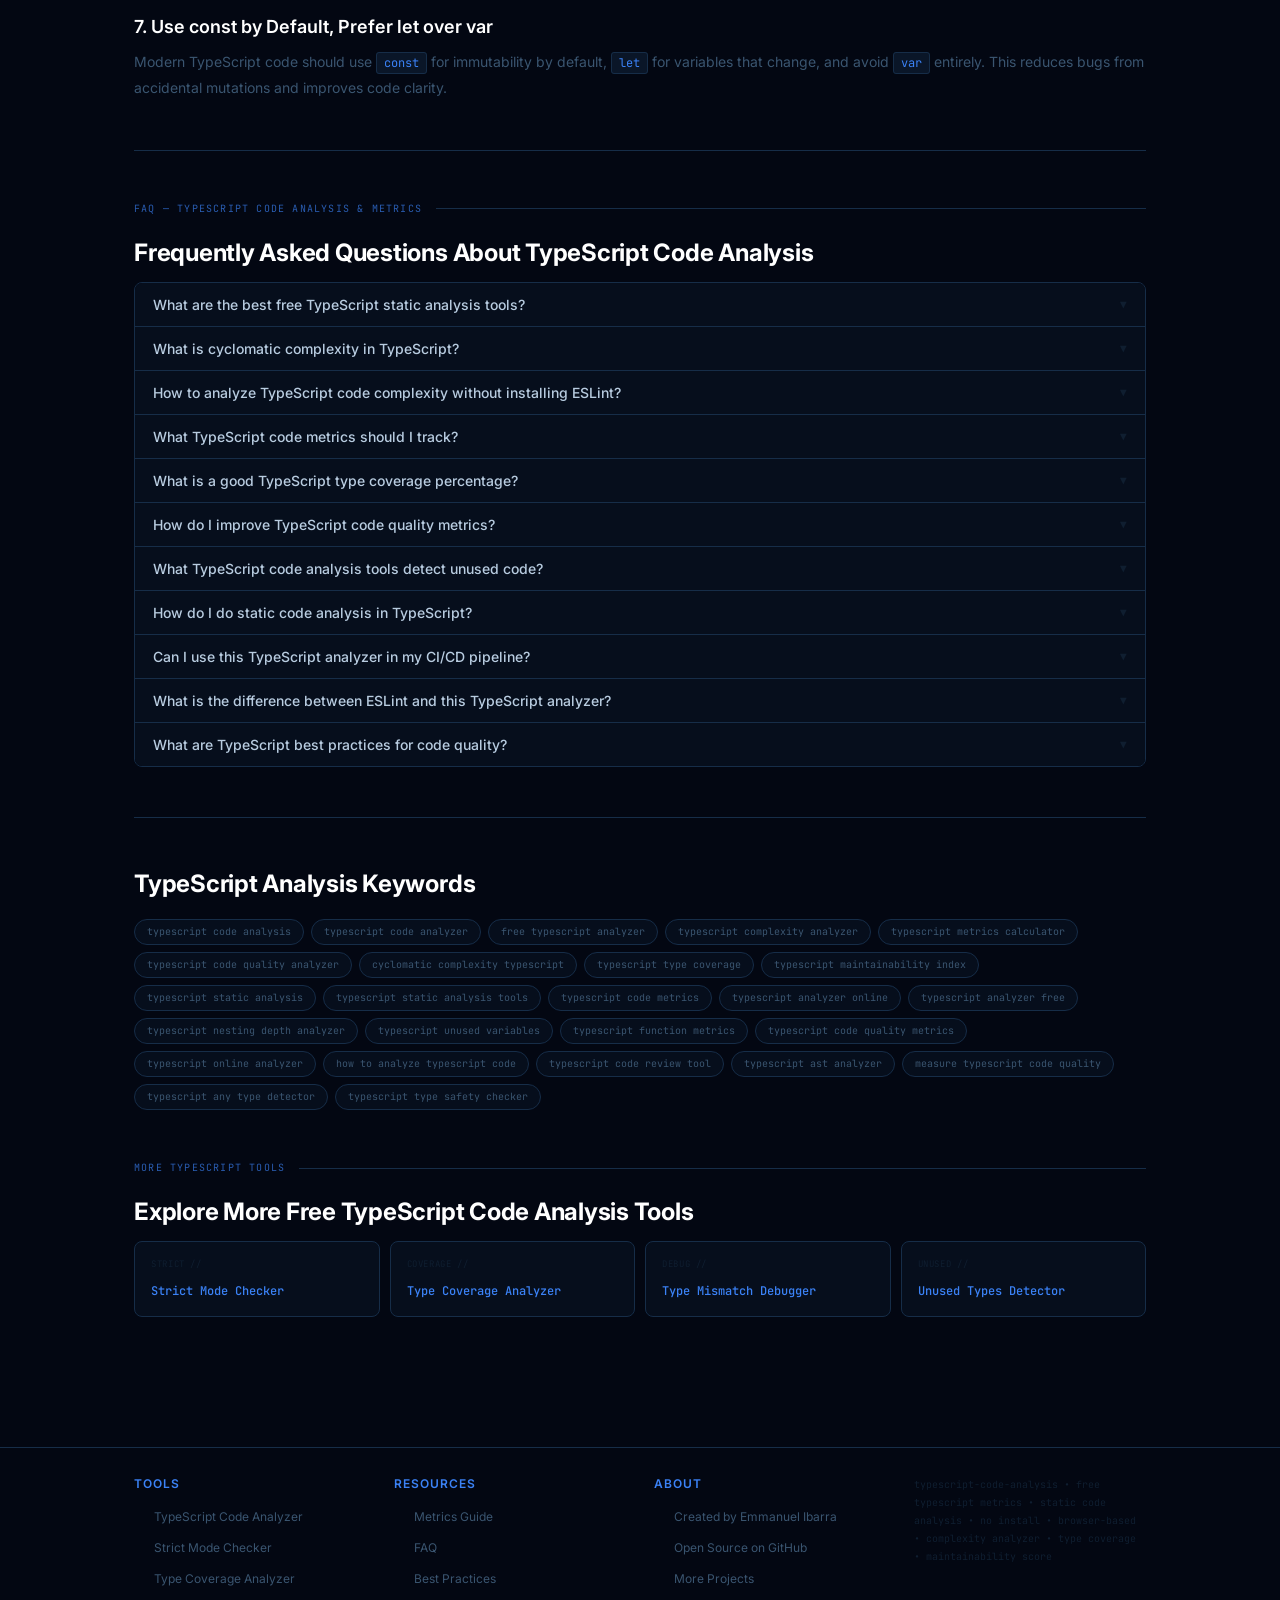
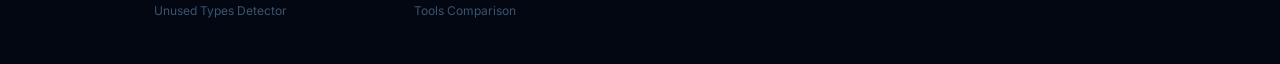
==== commit 54da2b97: "Actualizar index.html" ====
--- a/index.html
+++ b/index.html
@@ -7,16 +7,16 @@
 <meta name="google-site-verification" content="PkLa_ViOo6FAHpvh8SacceMb95o9tePRdrqLNBz9X1M" />
 <meta name="robots" content="index, follow">
 
-<title>TypeScript Code Analysis – Free TS Analyzer, Metrics &amp; Static Analysis Tool</title>
-
-<meta name="description" content="Free TypeScript code analysis tool. Paste TypeScript code to get complexity metrics, type coverage score, code quality analysis, and maintainability score. Covers typescript code metrics, script analysis, and static analysis. No install required.">
-
-<meta name="keywords" content="typescript code analysis, typescript code metrics, typescript script analyzer, typescript static analysis tools, typescript code analysis tools, static code analysis typescript, typescript analyzer online, typescript complexity analyzer, typescript type coverage, typescript maintainability score">
+<title>Free TypeScript Code Analysis Tool – Metrics, Complexity Analyzer & Static Code Analyzer Online</title>
+
+<meta name="description" content="Free TypeScript code analysis tool. Paste code to analyze cyclomatic complexity metrics, type coverage score, maintainability index, code quality issues. Best free TypeScript analyzer online. No install required.">
+
+<meta name="keywords" content="typescript code analysis, typescript code analyzer, typescript metrics, typescript complexity analyzer, typescript code quality analyzer, cyclomatic complexity typescript, type coverage typescript, typescript maintainability index, static code analysis typescript, typescript analyzer online free, typescript static analysis tools, typescript code metrics, typescript type coverage, free typescript analyzer">
 
 <link rel="canonical" href="https://franrivalbigprojects.github.io/ts-analysis-tools/">
 
-<meta property="og:title" content="TypeScript Code Analysis – Free TS Metrics and Static Analyzer">
-<meta property="og:description" content="Paste TypeScript code to get complexity, type coverage, and maintainability metrics. Free, no install, no login.">
+<meta property="og:title" content="Free TypeScript Code Analysis Tool – Metrics, Complexity &amp; Quality Analyzer">
+<meta property="og:description" content="Free online TypeScript code analyzer. Get cyclomatic complexity, type coverage, maintainability grade &amp; code quality metrics instantly. No install.">
 <meta property="og:type" content="website">
 
 <link rel="preconnect" href="https://fonts.googleapis.com">
@@ -149,15 +149,44 @@
 
 h1 em { font-style: normal; color: var(--ts); }
 
+h2 {
+  font-size: clamp(18px, 2.5vw, 24px);
+  font-weight: 700;
+  color: #fff;
+  margin-bottom: 14px;
+  letter-spacing: -0.01em;
+  line-height: 1.3;
+}
+
+h3 {
+  font-size: clamp(14px, 2vw, 18px);
+  font-weight: 600;
+  color: #fff;
+  margin-bottom: 10px;
+  line-height: 1.4;
+}
+
 .hero-sub {
   font-size: 15px;
   color: var(--text-muted);
-  max-width: 600px;
+  max-width: 700px;
   line-height: 1.75;
+  margin-bottom: 12px;
+}
+
+.hero-sub strong { color: var(--text); }
+
+.hero-desc {
+  font-size: 13px;
+  color: var(--text-dim);
+  max-width: 700px;
+  line-height: 1.7;
   margin-bottom: 18px;
-}
-
-.hero-sub strong { color: var(--text); }
+  background: var(--ts-dim2);
+  padding: 10px 12px;
+  border-radius: 4px;
+  border-left: 3px solid var(--ts);
+}
 
 .pill-row { display: flex; flex-wrap: wrap; gap: 6px; }
 
@@ -471,6 +500,18 @@
 }
 
 p strong { color: var(--text); }
+
+ul, ol {
+  margin-left: 20px;
+  margin-bottom: 14px;
+}
+
+li {
+  font-size: 14px;
+  color: var(--text-muted);
+  line-height: 1.8;
+  margin-bottom: 6px;
+}
 
 code {
   font-family: var(--mono);
@@ -622,26 +663,35 @@
 .otl-eye  { font-family: var(--mono); font-size: 9px; color: var(--text-dim); text-transform: uppercase; letter-spacing: 0.07em; margin-bottom: 4px; }
 .otl-name { font-family: var(--mono); font-size: 12px; color: var(--ts); font-weight: 500; }
 
-footer { border-top: 1px solid var(--border2); padding: 20px 0; position: relative; z-index: 1; }
+footer { border-top: 1px solid var(--border2); padding: 28px 0; position: relative; z-index: 1; }
 
 .footer-inner {
   max-width: 1060px;
   margin: 0 auto;
   padding: 0 24px;
-  display: flex;
-  justify-content: space-between;
-  align-items: center;
-  flex-wrap: wrap;
-  gap: 8px;
-}
-
-footer p { font-family: var(--mono); font-size: 11px; color: var(--text-dim); margin: 0; }
+  display: grid;
+  grid-template-columns: repeat(auto-fit, minmax(180px, 1fr));
+  gap: 28px;
+}
+
+footer h3 { font-size: 12px; color: var(--ts); font-weight: 600; margin-bottom: 10px; letter-spacing: 0.08em; text-transform: uppercase; }
+
+footer ul { list-style: none; padding: 0; }
+
+footer li { margin-bottom: 6px; }
+
+footer a { font-size: 12px; color: var(--text-muted); text-decoration: none; font-family: var(--sans); transition: color 0.15s; }
+
+footer a:hover { color: var(--ts); }
+
+footer p { font-family: var(--mono); font-size: 10px; color: var(--text-dim); margin: 0; }
 
 @media (max-width: 680px) {
   .editor-split { grid-template-columns: 1fr; }
   .editor-side { border-right: none; border-bottom: 1px solid var(--border2); }
   .score-row { grid-template-columns: 1fr 1fr; }
   .cmp-row { grid-template-columns: 120px repeat(4, 1fr); font-size: 11px; }
+  .footer-inner { grid-template-columns: 1fr; }
 }
 </style>
 
@@ -653,8 +703,44 @@
   "applicationCategory": "DeveloperApplication",
   "operatingSystem": "Web",
   "offers": { "@type": "Offer", "price": "0", "priceCurrency": "USD" },
-  "description": "Free TypeScript code analysis tool. Paste TypeScript code to get complexity metrics, type coverage score, maintainability analysis, and code quality issues. Covers typescript code metrics, typescript script analysis, and static analysis. No install required.",
-  "featureList": "TypeScript complexity analysis, type coverage score, cyclomatic complexity, lines of code, any type detection, unused variable detection, maintainability grade"
+  "description": "Free TypeScript code analyzer tool. Paste TypeScript code to get complexity metrics, type coverage score, maintainability analysis, and code quality issues. No install required.",
+  "featureList": "TypeScript complexity analysis, type coverage score, cyclomatic complexity calculator, lines of code metrics, any type detection, unused variable detection, maintainability grade, free typescript analyzer online"
+}
+</script>
+
+<script type="application/ld+json">
+{
+  "@context": "https://schema.org",
+  "@type": "BreadcrumbList",
+  "itemListElement": [
+    {
+      "@type": "ListItem",
+      "position": 1,
+      "name": "Home",
+      "item": "https://franrivalbigprojects.github.io/"
+    },
+    {
+      "@type": "ListItem",
+      "position": 2,
+      "name": "TypeScript Code Analysis Tool",
+      "item": "https://franrivalbigprojects.github.io/ts-analysis-tools/"
+    }
+  ]
+}
+</script>
+
+<script type="application/ld+json">
+{
+  "@context": "https://schema.org",
+  "@type": "Article",
+  "headline": "Free TypeScript Code Analysis Tool – Metrics, Complexity Analyzer & Static Code Analyzer",
+  "description": "Free online TypeScript code analyzer. Paste code to get cyclomatic complexity metrics, type coverage score, maintainability grade, and code quality issues instantly.",
+  "datePublished": "2025-01-01",
+  "dateModified": "2025-05-11",
+  "author": {
+    "@type": "Person",
+    "name": "Emmanuel Ibarra"
+  }
 }
 </script>
 
@@ -665,10 +751,26 @@
   "mainEntity": [
     {
       "@type": "Question",
-      "name": "What are the best TypeScript static analysis tools?",
+      "name": "What are the best free TypeScript static analysis tools?",
       "acceptedAnswer": {
         "@type": "Answer",
-        "text": "The main TypeScript static analysis tools are: ESLint with @typescript-eslint (most widely used, catches type-unsafe patterns), TypeScript compiler itself with strict mode (tsc --strict), SonarQube/SonarCloud (enterprise code quality platform), FTA - Fast TypeScript Analyzer (complexity and maintainability metrics, written in Rust), and typescript-coverage-report (measures percentage of typed code). This online analyzer provides instant code metrics without any installation."
+        "text": "The main TypeScript static analysis tools are: ESLint with @typescript-eslint (enforces rules and catches type-unsafe patterns), TypeScript compiler with strict mode (tsc --strict), FTA - Fast TypeScript Analyzer (Rust-based complexity metrics), SonarQube/SonarCloud (enterprise code quality), and this free online TypeScript analyzer (instant browser-based metrics). For quick code reviews without installation, this free TypeScript code analyzer is the fastest option."
+      }
+    },
+    {
+      "@type": "Question",
+      "name": "What is cyclomatic complexity in TypeScript?",
+      "acceptedAnswer": {
+        "@type": "Answer",
+        "text": "Cyclomatic complexity measures the number of linearly independent paths through TypeScript code. Each decision point (if, for, while, case, etc.) increases complexity by 1. A score of 1-5 is simple, 6-10 is moderate, 11-20 is complex, above 20 requires refactoring. High cyclomatic complexity makes code harder to test and maintain."
+      }
+    },
+    {
+      "@type": "Question",
+      "name": "How to analyze TypeScript code complexity without installing ESLint?",
+      "acceptedAnswer": {
+        "@type": "Answer",
+        "text": "Use this free browser-based TypeScript code analyzer. Simply paste your TypeScript code and click Analyze to instantly get cyclomatic complexity metrics, type coverage score, maintainability grade, and code quality issues. No npm install required."
       }
     },
     {
@@ -676,15 +778,47 @@
       "name": "What TypeScript code metrics should I track?",
       "acceptedAnswer": {
         "@type": "Answer",
-        "text": "Key TypeScript code metrics: Cyclomatic complexity (number of independent code paths — under 10 per function is ideal), lines of code per file (under 200-300 for maintainability), type coverage percentage (ratio of explicitly typed vs inferred vs any), any type usage count (each any is a type safety hole), function count and average length, and unused variable/import count. These metrics together give a maintainability score."
+        "text": "Key TypeScript code metrics: Cyclomatic complexity (under 10 per function is ideal), lines of code per file (under 300 for maintainability), type coverage percentage (90%+ is excellent), any type usage count (minimize this), function count and average length (keep functions under 50 lines), and unused variable count. These metrics together give a maintainability score."
       }
     },
     {
       "@type": "Question",
-      "name": "What is TypeScript code analysis?",
+      "name": "What is a good TypeScript type coverage percentage?",
       "acceptedAnswer": {
         "@type": "Answer",
-        "text": "TypeScript code analysis is the process of examining TypeScript source files to detect quality issues, measure complexity, and assess type safety without executing the code. Static analysis tools parse TypeScript ASTs to find patterns like excessive any usage, high cyclomatic complexity, missing return types, unused variables, and potential null pointer errors. The TypeScript compiler itself performs type checking, while tools like ESLint and FTA provide additional code quality metrics."
+        "text": "Over 90% type coverage is excellent, indicating most of your code has explicit or inferred types. 70-90% is good but has some type safety gaps. Below 70% means significant use of 'any' type which defeats TypeScript's purpose. Aim to increase type coverage by replacing 'any' with specific types or using 'unknown' with type guards."
+      }
+    },
+    {
+      "@type": "Question",
+      "name": "How do I improve TypeScript code quality metrics?",
+      "acceptedAnswer": {
+        "@type": "Answer",
+        "text": "To improve TypeScript code metrics: 1) Reduce cyclomatic complexity by breaking complex functions into smaller units, 2) Increase type coverage by replacing 'any' with specific types, 3) Reduce file size by splitting large files into modules, 4) Add explicit return type annotations, 5) Remove unused variables and imports, 6) Enable strict mode in tsconfig.json. Use this free TypeScript analyzer to measure progress."
+      }
+    },
+    {
+      "@type": "Question",
+      "name": "Can I use this TypeScript analyzer in my CI/CD pipeline?",
+      "acceptedAnswer": {
+        "@type": "Answer",
+        "text": "This tool is browser-based for quick code reviews. For CI/CD pipeline integration, use command-line tools: FTA (npm fta-cli), ESLint with @typescript-eslint, or SonarQube. These can be integrated into GitHub Actions, GitLab CI, Jenkins, and other CI platforms to automatically check code metrics on every commit."
+      }
+    },
+    {
+      "@type": "Question",
+      "name": "What is the difference between ESLint and this TypeScript analyzer?",
+      "acceptedAnswer": {
+        "@type": "Answer",
+        "text": "ESLint enforces coding rules and catches type-unsafe patterns, requiring configuration and installation. This free TypeScript analyzer measures code metrics (complexity, type coverage, maintainability) without rules. ESLint is for continuous enforcement during development, while this tool is for quick metric analysis and code quality reviews. Both are complementary tools."
+      }
+    },
+    {
+      "@type": "Question",
+      "name": "What are TypeScript best practices for code quality?",
+      "acceptedAnswer": {
+        "@type": "Answer",
+        "text": "TypeScript code quality best practices: 1) Enable strict: true in tsconfig.json, 2) Maintain 90%+ type coverage, 3) Keep cyclomatic complexity under 10, 4) Keep functions under 50 lines, 5) Use ESLint with @typescript-eslint, 6) Add explicit return type annotations, 7) Use const by default, prefer let over var, 8) Avoid type assertions (as keyword), 9) Use unknown instead of any, 10) Write unit tests for complex logic."
       }
     }
   ]
@@ -698,7 +832,7 @@
 <header>
   <div class="header-inner">
     <span class="logo-pill">TS</span>
-    <span class="logo-text"><strong>typescript</strong>-code-analysis</span>
+    <span class="logo-text"><strong>free</strong> typescript analyzer</span>
   </div>
 </header>
 
@@ -707,17 +841,20 @@
   <!-- HERO -->
 
   <section class="hero">
-    <p class="hero-eyebrow">// Free TypeScript Dev Tool</p>
-    <h1><em>TypeScript Code Analysis</em><br>Metrics, Complexity &amp; Static Analyzer</h1>
+    <p class="hero-eyebrow">// Free TypeScript Developer Tool</p>
+    <h1><em>Free TypeScript Code Analysis Tool</em><br>Metrics, Complexity Analyzer &amp; Static Code Analysis Online</h1>
     <p class="hero-sub">
-      Paste TypeScript code to get <strong>complexity metrics, type coverage score, maintainability grade</strong>, and static analysis issues — instantly, no install.
+      Paste TypeScript code to instantly get <strong>cyclomatic complexity metrics, type coverage score, maintainability grade</strong>, and code quality analysis — no install required. Best free TypeScript code analyzer online.
+    </p>
+    <p class="hero-desc">
+      This free TypeScript analyzer measures code quality without installing dependencies. Get instant metrics on complexity, type safety, maintainability, and potential issues. Perfect for code reviews, learning TypeScript best practices, and measuring code quality improvements.
     </p>
     <div class="pill-row">
-      <span class="pill pill-ts">Code Metrics</span>
-      <span class="pill pill-ts">Type Coverage</span>
-      <span class="pill pill-dim">Complexity Score</span>
-      <span class="pill pill-dim">Maintainability Grade</span>
-      <span class="pill pill-dim">Free &middot; No install</span>
+      <span class="pill pill-ts">Complexity Metrics</span>
+      <span class="pill pill-ts">Type Coverage Score</span>
+      <span class="pill pill-ts">Maintainability Index</span>
+      <span class="pill pill-dim">Free · Browser-based</span>
+      <span class="pill pill-dim">No Installation</span>
     </div>
   </section>
 
@@ -725,18 +862,17 @@
 
   <div class="tool-shell">
     <div class="tool-topbar">
-      <span class="topbar-label">// TypeScript Code Analyzer</span>
+      <span class="topbar-label">// Free TypeScript Code Analyzer</span>
       <div style="display:flex;gap:8px;">
         <button class="btn-sm btn-green" onclick="loadSample()">Load Sample</button>
         <button class="btn-sm btn-ghost" onclick="clearAll()">Clear</button>
       </div>
     </div>
 
-
 <div class="editor-split">
   <div class="editor-side">
-    <div class="panel-head"><span>// Paste TypeScript code</span><span id="lineCount">0 lines</span></div>
-    <textarea class="code-textarea" id="codeInput" oninput="onCodeChange()" spellcheck="false" placeholder="// Paste your TypeScript code here..."></textarea>
+    <div class="panel-head"><span>// Paste TypeScript code to analyze</span><span id="lineCount">0 lines</span></div>
+    <textarea class="code-textarea" id="codeInput" oninput="onCodeChange()" spellcheck="false" placeholder="// Paste your TypeScript code here to analyze...&#10;// Get instant complexity, type coverage, and code quality metrics."></textarea>
   </div>
   <div class="results-side">
     <div class="panel-head"><span>// Analysis results</span></div>
@@ -750,80 +886,98 @@
 </div>
 
 <div class="analyse-bar">
-  <button class="btn-analyse" onclick="analyseCode()">Analyze TypeScript</button>
+  <button class="btn-analyse" onclick="analyseCode()">Analyze TypeScript Code</button>
   <button class="btn-sm btn-ghost" onclick="clearAll()">Reset</button>
 </div>
 
-
   </div>
 
   <hr class="divider">
 
-  <!-- STATIC ANALYSIS TOOLS COMPARISON -->
+  <!-- COMPARISON SECTION -->
 
   <section class="content-section">
     <div class="sec-head">
-      <span class="sec-label">TypeScript Static Analysis Tools</span>
+      <span class="sec-label">TypeScript Static Analysis Tools Comparison</span>
       <span class="sec-rule"></span>
     </div>
 
-
-<p><strong>TypeScript static analysis tools</strong> examine your code without running it to find bugs, measure complexity, and enforce style rules. Here is how the main tools compare:</p>
+<h2>Best TypeScript Static Analysis Tools – Features & Comparison</h2>
+
+<p><strong>TypeScript static analysis tools</strong> examine your code without running it to find bugs, measure complexity, enforce style rules, and assess code quality. Here is how the main TypeScript code analysis tools compare:</p>
 
 <div class="cmp-table">
   <div class="cmp-row cmp-head">
-    <div class="cmp-cell">Tool</div>
-    <div class="cmp-cell">Type</div>
-    <div class="cmp-cell">Install</div>
-    <div class="cmp-cell">Best for</div>
-    <div class="cmp-cell">Free</div>
+    <div class="cmp-cell">Tool (TypeScript Analyzer)</div>
+    <div class="cmp-cell">Type of Analysis</div>
+    <div class="cmp-cell">Installation</div>
+    <div class="cmp-cell">Best For TypeScript Projects</div>
+    <div class="cmp-cell">Cost</div>
   </div>
   <div class="cmp-row">
-    <div class="cmp-cell" style="color:#fff;font-weight:600;">This tool</div>
-    <div class="cmp-cell">Metrics + complexity</div>
-    <div class="cmp-cell"><span class="badge b-green">Browser</span></div>
-    <div class="cmp-cell">Quick code review</div>
-    <div class="cmp-cell"><span class="badge b-green">Yes</span></div>
+    <div class="cmp-cell" style="color:#fff;font-weight:600;">This Free TypeScript Code Analyzer</div>
+    <div class="cmp-cell">Code metrics, complexity calculator</div>
+    <div class="cmp-cell"><span class="badge b-green">Browser-based</span></div>
+    <div class="cmp-cell">Quick TypeScript code reviews, instant metrics analysis</div>
+    <div class="cmp-cell"><span class="badge b-green">Free</span></div>
   </div>
   <div class="cmp-row">
     <div class="cmp-cell">ESLint + @typescript-eslint</div>
-    <div class="cmp-cell">Linting + type safety</div>
+    <div class="cmp-cell">Linting, type safety rules enforcement</div>
     <div class="cmp-cell"><span class="badge b-yellow">npm install</span></div>
-    <div class="cmp-cell">Daily development</div>
-    <div class="cmp-cell"><span class="badge b-green">Yes</span></div>
+    <div class="cmp-cell">Daily TypeScript development, CI/CD rule enforcement</div>
+    <div class="cmp-cell"><span class="badge b-green">Free</span></div>
   </div>
   <div class="cmp-row">
-    <div class="cmp-cell">tsc --strict</div>
-    <div class="cmp-cell">Type checking</div>
+    <div class="cmp-cell">TypeScript Compiler (tsc --strict)</div>
+    <div class="cmp-cell">Type checking, strict mode validation</div>
     <div class="cmp-cell"><span class="badge b-yellow">npm install</span></div>
-    <div class="cmp-cell">Compile-time safety</div>
-    <div class="cmp-cell"><span class="badge b-green">Yes</span></div>
+    <div class="cmp-cell">Compile-time TypeScript type safety checking</div>
+    <div class="cmp-cell"><span class="badge b-green">Free</span></div>
   </div>
   <div class="cmp-row">
     <div class="cmp-cell">FTA (Fast TypeScript Analyzer)</div>
-    <div class="cmp-cell">Complexity + metrics</div>
-    <div class="cmp-cell"><span class="badge b-yellow">Rust CLI</span></div>
-    <div class="cmp-cell">Repo-wide metrics</div>
-    <div class="cmp-cell"><span class="badge b-green">Yes</span></div>
+    <div class="cmp-cell">Complexity metrics, maintainability analyzer</div>
+    <div class="cmp-cell"><span class="badge b-yellow">Rust/npm CLI</span></div>
+    <div class="cmp-cell">Repository-wide TypeScript metrics, Halstead complexity</div>
+    <div class="cmp-cell"><span class="badge b-green">Free</span></div>
   </div>
   <div class="cmp-row">
     <div class="cmp-cell">SonarQube / SonarCloud</div>
-    <div class="cmp-cell">Full code quality</div>
-    <div class="cmp-cell"><span class="badge b-red">Server / SaaS</span></div>
-    <div class="cmp-cell">Enterprise CI/CD</div>
+    <div class="cmp-cell">Full code quality, security, coverage</div>
+    <div class="cmp-cell"><span class="badge b-red">Server/SaaS</span></div>
+    <div class="cmp-cell">Enterprise TypeScript projects, CI/CD integration</div>
     <div class="cmp-cell"><span class="badge b-yellow">Freemium</span></div>
   </div>
-  <div class="cmp-row">
-    <div class="cmp-cell">typescript-coverage-report</div>
-    <div class="cmp-cell">Type coverage</div>
-    <div class="cmp-cell"><span class="badge b-yellow">npm install</span></div>
-    <div class="cmp-cell">Type coverage %</div>
-    <div class="cmp-cell"><span class="badge b-green">Yes</span></div>
-  </div>
 </div>
 
+<h3>When to Use This Free TypeScript Analyzer vs Other Tools</h3>
+
+<p><strong>Use this free online TypeScript code analyzer when:</strong></p>
+<ul>
+  <li>You want to quickly review TypeScript code metrics without installation</li>
+  <li>You need instant cyclomatic complexity and type coverage analysis</li>
+  <li>You're learning about TypeScript code quality best practices</li>
+  <li>You want to measure code improvements before committing changes</li>
+</ul>
+
+<p><strong>Use ESLint + @typescript-eslint when:</strong></p>
+<ul>
+  <li>You're integrating linting into your TypeScript project workflow</li>
+  <li>You need rule enforcement and code style consistency</li>
+  <li>You want to catch issues during development automatically</li>
+</ul>
+
+<p><strong>Use FTA (Fast TypeScript Analyzer) when:</strong></p>
+<ul>
+  <li>You need to analyze entire TypeScript repositories</li>
+  <li>You want Halstead metrics alongside cyclomatic complexity</li>
+  <li>You need CLI integration or CI/CD pipeline integration</li>
+</ul>
 
   </section>
+
+  <hr class="divider">
 
   <!-- METRICS EXPLAINED -->
 
@@ -833,54 +987,230 @@
       <span class="sec-rule"></span>
     </div>
 
-
-<div class="dense-block">
-  <p><strong>Cyclomatic Complexity</strong><br>
-  Counts the number of independent paths through a function — each <code>if</code>, <code>else</code>, <code>for</code>, <code>while</code>, <code>case</code>, <code>catch</code>, <code>&&</code>, and <code>||</code> adds 1. A score of 1-5 is simple, 6-10 is moderate, 11-20 is complex and should be refactored, above 20 is a maintainability risk. TypeScript functions with high cyclomatic complexity are harder to test and understand.</p>
-
-  <p><strong>Type Coverage Score</strong><br>
-  Measures the ratio of your code that has explicit or inferred type information vs. uses <code>any</code>. A high <code>any</code> count defeats the purpose of TypeScript — each <code>any</code> is an escape hatch that bypasses type checking. Tools like <code>typescript-coverage-report</code> and <code>type-coverage</code> measure this across your entire repo. This analyzer counts explicit <code>any</code> usages as a proxy for coverage quality.</p>
-
-  <p><strong>Maintainability Index</strong><br>
-  A composite score combining cyclomatic complexity, lines of code, and Halstead volume (a measure of code density). The FTA tool uses a similar scoring model. Higher scores mean more maintainable code. This analyzer grades from A (excellent) to F (needs immediate refactoring) using a weighted combination of complexity, file size, and type safety issues.</p>
-
-  <p><strong>Function and Class Count</strong><br>
-  Large files with many functions are harder to navigate. As a rule of thumb: files should have a single responsibility, functions should do one thing, and classes should have a narrow interface. A TypeScript file with 20+ functions or 3+ classes is a signal to split into multiple modules.</p>
-</div>
-
+<h2>Understanding TypeScript Code Metrics & Quality Indicators</h2>
+
+<h3>What is Cyclomatic Complexity in TypeScript Code?</h3>
+
+<p><strong>Cyclomatic complexity</strong> is a quantitative measure of the number of linearly independent paths through your TypeScript code. It counts decision points: each <code>if</code>, <code>else</code>, <code>for</code>, <code>while</code>, <code>case</code>, <code>catch</code>, <code>&&</code>, and <code>||</code> adds 1 to the score. Higher cyclomatic complexity indicates code that's harder to test, maintain, and debug.</p>
+
+<ul>
+  <li><strong>Score 1-5:</strong> Simple, maintainable TypeScript code — easy to understand and test</li>
+  <li><strong>Score 6-10:</strong> Moderate complexity — refactoring recommended for clarity</li>
+  <li><strong>Score 11-20:</strong> High complexity — significant refactoring needed to improve maintainability</li>
+  <li><strong>Score 20+:</strong> Critical complexity — must refactor immediately to reduce technical debt</li>
+</ul>
+
+<p>TypeScript functions with high cyclomatic complexity are harder to test and understand. Break complex functions into smaller, focused units to reduce complexity.</p>
+
+<h3>TypeScript Type Coverage Score – Measuring Type Safety</h3>
+
+<p><strong>Type coverage</strong> measures the ratio of your TypeScript code that has explicit or inferred type information versus using the <code>any</code> type. A high type coverage percentage means better type safety; each <code>any</code> is an escape hatch that bypasses TypeScript's type checking entirely.</p>
+
+<ul>
+  <li><strong>90-100% type coverage:</strong> Excellent — minimal use of 'any', strong type safety</li>
+  <li><strong>70-90% type coverage:</strong> Good — most code is typed, some gaps remain</li>
+  <li><strong>50-70% type coverage:</strong> Moderate — significant type safety gaps, refactoring recommended</li>
+  <li><strong>Below 50% type coverage:</strong> Poor — excessive 'any' usage defeats TypeScript's purpose</li>
+</ul>
+
+<p>Tools like <code>typescript-coverage-report</code> and <code>type-coverage</code> measure this across your entire repository. To improve type coverage, replace <code>any</code> with specific types or use <code>unknown</code> with proper type guards.</p>
+
+<h3>TypeScript Maintainability Index – Overall Code Quality Score</h3>
+
+<p><strong>The maintainability index</strong> is a composite score combining cyclomatic complexity, lines of code, and Halstead volume (a measure of code density). Higher scores mean more maintainable code. This free TypeScript analyzer calculates maintainability grades from A (excellent) to F (critical):</p>
+
+<ul>
+  <li><strong>Grade A (80-100):</strong> Simple, well-typed, low complexity — easy to maintain and extend</li>
+  <li><strong>Grade B (65-79):</strong> Minor issues, generally maintainable — acceptable for production</li>
+  <li><strong>Grade C (50-64):</strong> Moderate complexity or type safety gaps — refactoring recommended</li>
+  <li><strong>Grade D (35-49):</strong> High complexity or significant 'any' usage — technical debt present</li>
+  <li><strong>Grade F (below 35):</strong> Difficult to maintain, high risk of bugs — prioritize refactoring</li>
+</ul>
+
+<h3>How to Calculate TypeScript Function Metrics</h3>
+
+<p>TypeScript function metrics include: average lines of code per function, total function count, maximum nesting depth, and return type coverage. Functions should typically be under 50 lines of code. Large functions indicate they're doing too much and should be split into smaller, focused functions.</p>
+
+<p>As a rule of thumb: files should have a single responsibility, functions should do one thing, and classes should have a narrow interface. A TypeScript file with 20+ functions or high nesting depth is a signal to refactor into multiple modules.</p>
 
   </section>
 
-  <!-- FAQ -->
+  <hr class="divider">
+
+  <!-- COMMON ISSUES -->
 
   <section class="content-section">
     <div class="sec-head">
-      <span class="sec-label">FAQ — TypeScript Static Analysis</span>
+      <span class="sec-label">Common TypeScript Code Quality Issues</span>
       <span class="sec-rule"></span>
     </div>
-    <div class="faq-list">
-      <div class="faq-item">
-        <button class="faq-q" onclick="toggleFaq(this)">What are the best TypeScript static analysis tools?<span class="faq-arrow">&#9660;</span></button>
-        <div class="faq-a">The main tools: <strong>ESLint + @typescript-eslint</strong> — most widely used, catches type-unsafe patterns and enforces best practices. <strong>tsc --strict</strong> — the compiler itself with strict null checks, no implicit any, and strict function types. <strong>FTA</strong> — Fast TypeScript Analyzer, a Rust CLI that measures complexity and maintainability scores across your codebase. <strong>SonarCloud</strong> — enterprise code quality with TypeScript-specific rules. <strong>knip</strong> — finds unused exports, dependencies, and files. This tool provides instant browser-based metrics with no install.</div>
-      </div>
-      <div class="faq-item">
-        <button class="faq-q" onclick="toggleFaq(this)">What TypeScript code analysis tools detect unused code?<span class="faq-arrow">&#9660;</span></button>
-        <div class="faq-a"><code>knip</code> is the best dedicated tool for finding unused TypeScript exports, files, and dependencies across a project. <code>ts-prune</code> finds unused exports. ESLint's <code>no-unused-vars</code> and <code>@typescript-eslint/no-unused-vars</code> catch unused local variables at file level. TypeScript's own <code>noUnusedLocals</code> and <code>noUnusedParameters</code> compiler flags also detect unused declarations. This analyzer detects unused variables in the pasted code.</div>
-      </div>
-      <div class="faq-item">
-        <button class="faq-q" onclick="toggleFaq(this)">How do I do static code analysis in TypeScript?<span class="faq-arrow">&#9660;</span></button>
-        <div class="faq-a">Three layers: (1) <strong>Compiler checks</strong> — enable <code>strict: true</code> in <code>tsconfig.json</code> for maximum type safety. (2) <strong>Linting</strong> — add ESLint with <code>@typescript-eslint/recommended</code> to catch patterns the compiler allows but are considered unsafe. (3) <strong>Complexity metrics</strong> — use FTA or this tool to measure cyclomatic complexity and flag files that need refactoring. Run all three in CI to enforce quality on every pull request.</div>
-      </div>
-      <div class="faq-item">
-        <button class="faq-q" onclick="toggleFaq(this)">What is FTA — Fast TypeScript Analyzer?<span class="faq-arrow">&#9660;</span></button>
-        <div class="faq-a">FTA is an open-source TypeScript static analysis CLI written in Rust (using the <code>swc</code> parser). It analyzes TypeScript and JavaScript files for complexity and maintainability, outputting a score per file. It can analyze up to 1600 files per second. FTA is available via npm (<code>npx fta-cli</code>) and has a playground at ftaproject.dev. This browser tool provides similar per-snippet metrics without requiring installation.</div>
-      </div>
-      <div class="faq-item">
-        <button class="faq-q" onclick="toggleFaq(this)">What is a good TypeScript maintainability score?<span class="faq-arrow">&#9660;</span></button>
-        <div class="faq-a">Grade A (80-100): simple, well-typed, low complexity — easy to maintain. Grade B (65-79): minor issues, generally maintainable. Grade C (50-64): moderate complexity or type safety gaps — refactoring recommended. Grade D (35-49): high complexity or significant <code>any</code> usage — technical debt present. Grade F (below 35): difficult to maintain, high risk of bugs — prioritize refactoring. Most production TypeScript files should target Grade B or above.</div>
-      </div>
+
+<h2>Common Code Quality Problems in TypeScript Projects</h2>
+
+<h3>Excessive Use of 'any' Type in TypeScript</h3>
+
+<p>The <code>any</code> type bypasses TypeScript's type checking entirely, defeating the purpose of using TypeScript. Each <code>any</code> is a type safety hole. Instead of <code>any</code>, use specific types or <code>unknown</code> with type guards to maintain type safety.</p>
+
+<h3>High Cyclomatic Complexity in TypeScript Functions</h3>
+
+<p>Functions with many if/else branches, nested loops, and conditional operations become hard to understand and test. When cyclomatic complexity exceeds 10, break the function into smaller, focused units with single responsibilities.</p>
+
+<h3>Large TypeScript Files and Functions</h3>
+
+<p>Files over 300 lines or functions over 50 lines indicate poor separation of concerns. Split large TypeScript files into modules, and extract complex logic into separate functions. The Single Responsibility Principle improves maintainability.</p>
+
+<h3>Missing Return Type Annotations in TypeScript</h3>
+
+<p>Implicit return types make refactoring dangerous — changing implementation details can silently change the API contract. Always add explicit return type annotations to TypeScript functions to catch breaking changes during type checking.</p>
+
+<h3>Unused Variables and Dead Code in TypeScript</h3>
+
+<p>Variables declared but never used, unused imports, and unreachable code indicate incomplete refactoring. Enable <code>noUnusedLocals</code> and <code>noUnusedParameters</code> in tsconfig.json to catch these issues automatically.</p>
+
+<h3>Inconsistent Type Declarations</h3>
+
+<p>Mixing implicit types, explicit types, and any creates inconsistency. Establish a standard: explicitly annotate parameters and return types, use const assertions where appropriate, and avoid implicit any types.</p>
+
+  </section>
+
+  <hr class="divider">
+
+  <!-- BEST PRACTICES -->
+
+  <section class="content-section">
+    <div class="sec-head">
+      <span class="sec-label">TypeScript Code Quality Best Practices</span>
+      <span class="sec-rule"></span>
     </div>
+
+<h2>TypeScript Code Quality Best Practices Guide</h2>
+
+<h3>1. Enable Strict Mode in tsconfig.json</h3>
+
+<p>Strict mode enables stricter type checking rules including <code>strictNullChecks</code>, <code>noImplicitAny</code>, <code>strictFunctionTypes</code>, and others. This catches more errors at compile time and prevents runtime bugs. Strict mode is essential for production TypeScript projects.</p>
+
+<h3>2. Maintain High Type Coverage in TypeScript Code</h3>
+
+<p>Aim for 90%+ type coverage to minimize <code>any</code> usage. Explicit type annotations improve code readability, catch errors during refactoring, and make your code more maintainable. Use this free TypeScript analyzer to measure and track type coverage over time.</p>
+
+<h3>3. Keep TypeScript Functions Small and Focused</h3>
+
+<p>Keep cyclomatic complexity under 10 and functions under 50 lines of code. Small functions are easier to test, understand, and maintain. Each function should do one thing well, following the Single Responsibility Principle.</p>
+
+<h3>4. Use ESLint with @typescript-eslint for Consistency</h3>
+
+<p>Enforce style rules and catch errors with ESLint + @typescript-eslint. This ensures consistency across your TypeScript codebase and catches type-unsafe patterns automatically. Integrate into your CI/CD pipeline for every commit.</p>
+
+<h3>5. Refactor High Complexity TypeScript Code</h3>
+
+<p>Break down complex functions into smaller, testable units. Extract conditional logic into helper functions, use guard clauses to reduce nesting, and apply design patterns where appropriate. Use this analyzer to track improvements.</p>
+
+<h3>6. Add Explicit Return Type Annotations</h3>
+
+<p>Always annotate return types explicitly instead of relying on inference. This makes function contracts clear, prevents accidental API changes, and helps catch errors during refactoring. It also improves code readability.</p>
+
+<h3>7. Use const by Default, Prefer let over var</h3>
+
+<p>Modern TypeScript code should use <code>const</code> for immutability by default, <code>let</code> for variables that change, and avoid <code>var</code> entirely. This reduces bugs from accidental mutations and improves code clarity.</p>
+
   </section>
+
+  <hr class="divider">
+
+  <!-- FAQ -->
+
+  <section class="content-section">
+    <div class="sec-head">
+      <span class="sec-label">FAQ — TypeScript Code Analysis & Metrics</span>
+      <span class="sec-rule"></span>
+    </div>
+
+<h2>Frequently Asked Questions About TypeScript Code Analysis</h2>
+
+
+<div class="faq-list">
+  <div class="faq-item">
+    <button class="faq-q" onclick="toggleFaq(this)">What are the best free TypeScript static analysis tools?<span class="faq-arrow">&#9660;</span></button>
+    <div class="faq-a">The main free TypeScript static analysis tools: <strong>ESLint + @typescript-eslint</strong> — most widely used, catches type-unsafe patterns and enforces best practices. <strong>tsc --strict</strong> — the TypeScript compiler itself with strict mode enabled. <strong>FTA</strong> — Fast TypeScript Analyzer, a Rust CLI tool that measures complexity and maintainability scores across your entire repository. <strong>SonarCloud</strong> — free tier for public repos with TypeScript-specific rules. <strong>This free online TypeScript analyzer</strong> — provides instant browser-based metrics with no installation required.</div>
+  </div>
+  <div class="faq-item">
+    <button class="faq-q" onclick="toggleFaq(this)">What is cyclomatic complexity in TypeScript?<span class="faq-arrow">&#9660;</span></button>
+    <div class="faq-a">Cyclomatic complexity is a quantitative measure of the number of linearly independent paths through your TypeScript code. Each decision point (if, for, while, case, etc.) increases complexity by 1. A score of 1-5 is simple, 6-10 is moderate, 11-20 is complex and should be refactored, above 20 is a maintainability risk. High cyclomatic complexity makes TypeScript code harder to test, understand, and maintain.</div>
+  </div>
+  <div class="faq-item">
+    <button class="faq-q" onclick="toggleFaq(this)">How to analyze TypeScript code complexity without installing ESLint?<span class="faq-arrow">&#9660;</span></button>
+    <div class="faq-a">Use this free browser-based TypeScript code analyzer. Simply paste your TypeScript code and click "Analyze TypeScript Code" to instantly get cyclomatic complexity metrics, type coverage score, maintainability grade, and code quality issues. No npm install or configuration required. Perfect for quick code reviews and learning about code metrics.</div>
+  </div>
+  <div class="faq-item">
+    <button class="faq-q" onclick="toggleFaq(this)">What TypeScript code metrics should I track?<span class="faq-arrow">&#9660;</span></button>
+    <div class="faq-a">Key TypeScript code metrics to track: <strong>Cyclomatic complexity</strong> (number of independent code paths — under 10 per function is ideal), <strong>lines of code per file</strong> (under 200-300 for maintainability), <strong>type coverage percentage</strong> (ratio of typed vs any code — aim for 90%+), <strong>any type usage count</strong> (each any is a type safety hole), <strong>function count and average length</strong>, and <strong>unused variable/import count</strong>. These metrics together give a maintainability score.</div>
+  </div>
+  <div class="faq-item">
+    <button class="faq-q" onclick="toggleFaq(this)">What is a good TypeScript type coverage percentage?<span class="faq-arrow">&#9660;</span></button>
+    <div class="faq-a">Over 90% type coverage is excellent, indicating most of your TypeScript code has explicit or inferred types. 70-90% is good but has some type safety gaps. Below 70% means significant use of 'any' type which defeats TypeScript's purpose. Aim to increase type coverage by replacing 'any' with specific types or using 'unknown' with proper type guards.</div>
+  </div>
+  <div class="faq-item">
+    <button class="faq-q" onclick="toggleFaq(this)">How do I improve TypeScript code quality metrics?<span class="faq-arrow">&#9660;</span></button>
+    <div class="faq-a">To improve TypeScript code metrics: <strong>Reduce cyclomatic complexity</strong> by breaking complex functions into smaller units, <strong>increase type coverage</strong> by replacing 'any' with specific types, <strong>reduce file size</strong> by splitting large files into modules, <strong>add explicit return type annotations</strong>, <strong>remove unused variables and imports</strong>, <strong>enable strict mode in tsconfig.json</strong>, and <strong>use this free TypeScript analyzer to measure progress</strong> over time.</div>
+  </div>
+  <div class="faq-item">
+    <button class="faq-q" onclick="toggleFaq(this)">What TypeScript code analysis tools detect unused code?<span class="faq-arrow">&#9660;</span></button>
+    <div class="faq-a"><code>knip</code> is the best dedicated free tool for finding unused TypeScript exports, files, and dependencies across a project. <code>ts-prune</code> finds unused exports. ESLint's <code>no-unused-vars</code> and <code>@typescript-eslint/no-unused-vars</code> catch unused local variables at the file level. TypeScript's own <code>noUnusedLocals</code> and <code>noUnusedParameters</code> compiler flags also detect unused declarations. This free analyzer detects unused variables in the pasted code snippet.</div>
+  </div>
+  <div class="faq-item">
+    <button class="faq-q" onclick="toggleFaq(this)">How do I do static code analysis in TypeScript?<span class="faq-arrow">&#9660;</span></button>
+    <div class="faq-a">Static code analysis in TypeScript requires three layers: <strong>Compiler checks</strong> — enable <code>strict: true</code> in tsconfig.json for maximum type safety. <strong>Linting</strong> — add ESLint with <code>@typescript-eslint/recommended</code> to catch patterns the compiler allows but are considered unsafe. <strong>Complexity metrics</strong> — use this free tool or FTA to measure cyclomatic complexity and flag files that need refactoring. Run all three in CI/CD to enforce quality on every pull request.</div>
+  </div>
+  <div class="faq-item">
+    <button class="faq-q" onclick="toggleFaq(this)">Can I use this TypeScript analyzer in my CI/CD pipeline?<span class="faq-arrow">&#9660;</span></button>
+    <div class="faq-a">This tool is browser-based for quick code reviews and learning. For CI/CD pipeline integration, use command-line tools: <strong>FTA</strong> (<code>npm fta-cli</code>) for metrics, <strong>ESLint + @typescript-eslint</strong> for rule enforcement, or <strong>SonarQube</strong> for full code quality scanning. These can be integrated into GitHub Actions, GitLab CI, Jenkins, Azure Pipelines, and other CI platforms to automatically check code metrics on every commit.</div>
+  </div>
+  <div class="faq-item">
+    <button class="faq-q" onclick="toggleFaq(this)">What is the difference between ESLint and this TypeScript analyzer?<span class="faq-arrow">&#9660;</span></button>
+    <div class="faq-a"><strong>ESLint + @typescript-eslint</strong> enforces coding rules and catches type-unsafe patterns, requiring configuration and installation in your project. <strong>This free TypeScript analyzer</strong> measures code metrics (complexity, type coverage, maintainability) without enforcing rules. ESLint is for continuous enforcement during development and CI/CD, while this tool is for quick metric analysis and code quality reviews. Both are complementary tools.</div>
+  </div>
+  <div class="faq-item">
+    <button class="faq-q" onclick="toggleFaq(this)">What are TypeScript best practices for code quality?<span class="faq-arrow">&#9660;</span></button>
+    <div class="faq-a">TypeScript code quality best practices: 1) <strong>Enable strict mode</strong> in tsconfig.json, 2) <strong>Maintain 90%+ type coverage</strong> by avoiding 'any', 3) <strong>Keep cyclomatic complexity under 10</strong> per function, 4) <strong>Keep functions under 50 lines</strong>, 5) <strong>Use ESLint with @typescript-eslint</strong>, 6) <strong>Add explicit return type annotations</strong>, 7) <strong>Use const by default</strong>, prefer let over var, 8) <strong>Avoid type assertions</strong> (as keyword), 9) <strong>Use unknown instead of any</strong>, 10) <strong>Write unit tests</strong> for complex logic.</div>
+  </div>
+</div>
+
+
+  </section>
+
+  <!-- TAGS -->
+
+  <hr class="divider">
+
+  <h2 style="margin-bottom: 20px;">TypeScript Analysis Keywords</h2>
+
+  <div class="tag-cloud">
+    <span class="tag">typescript code analysis</span>
+    <span class="tag">typescript code analyzer</span>
+    <span class="tag">free typescript analyzer</span>
+    <span class="tag">typescript complexity analyzer</span>
+    <span class="tag">typescript metrics calculator</span>
+    <span class="tag">typescript code quality analyzer</span>
+    <span class="tag">cyclomatic complexity typescript</span>
+    <span class="tag">typescript type coverage</span>
+    <span class="tag">typescript maintainability index</span>
+    <span class="tag">typescript static analysis</span>
+    <span class="tag">typescript static analysis tools</span>
+    <span class="tag">typescript code metrics</span>
+    <span class="tag">typescript analyzer online</span>
+    <span class="tag">typescript analyzer free</span>
+    <span class="tag">typescript nesting depth analyzer</span>
+    <span class="tag">typescript unused variables</span>
+    <span class="tag">typescript function metrics</span>
+    <span class="tag">typescript code quality metrics</span>
+    <span class="tag">typescript online analyzer</span>
+    <span class="tag">how to analyze typescript code</span>
+    <span class="tag">typescript code review tool</span>
+    <span class="tag">typescript ast analyzer</span>
+    <span class="tag">measure typescript code quality</span>
+    <span class="tag">typescript any type detector</span>
+    <span class="tag">typescript type safety checker</span>
+  </div>
 
   <!-- OTHER TOOLS -->
 
@@ -889,49 +1219,69 @@
       <span class="sec-label">More TypeScript Tools</span>
       <span class="sec-rule"></span>
     </div>
-    <div class="tools-grid">
-      <a href="typescript_strict_mode_checker/" class="otl">
-        <p class="otl-eye">strict //</p>
-        <span class="otl-name">Strict Mode Checker</span>
-      </a>
-      <a href="typescript_type_coverage_analyzer/" class="otl">
-        <p class="otl-eye">coverage //</p>
-        <span class="otl-name">Type Coverage Analyzer</span>
-      </a>
-      <a href="typescript_type_mismatch_debugger/" class="otl">
-        <p class="otl-eye">debug //</p>
-        <span class="otl-name">Type Mismatch Debugger</span>
-      </a>
-      <a href="typescript_unused_types_detector/" class="otl">
-        <p class="otl-eye">unused //</p>
-        <span class="otl-name">Unused Types Detector</span>
-      </a>
-    </div>
+
+<h2>Explore More Free TypeScript Code Analysis Tools</h2>
+
+
+<div class="tools-grid">
+  <a href="typescript_strict_mode_checker/" class="otl">
+    <p class="otl-eye">strict //</p>
+    <span class="otl-name">Strict Mode Checker</span>
+  </a>
+  <a href="typescript_type_coverage_analyzer/" class="otl">
+    <p class="otl-eye">coverage //</p>
+    <span class="otl-name">Type Coverage Analyzer</span>
+  </a>
+  <a href="typescript_type_mismatch_debugger/" class="otl">
+    <p class="otl-eye">debug //</p>
+    <span class="otl-name">Type Mismatch Debugger</span>
+  </a>
+  <a href="typescript_unused_types_detector/" class="otl">
+    <p class="otl-eye">unused //</p>
+    <span class="otl-name">Unused Types Detector</span>
+  </a>
+</div>
+
+
   </section>
-
-  <!-- TAGS -->
-
-  <div class="tag-cloud">
-    <span class="tag">typescript code analysis</span>
-    <span class="tag">typescript code metrics</span>
-    <span class="tag">typescript script analyzer</span>
-    <span class="tag">typescript static analysis tools</span>
-    <span class="tag">static code analysis typescript</span>
-    <span class="tag">typescript complexity score</span>
-    <span class="tag">typescript maintainability index</span>
-    <span class="tag">typescript any type detector</span>
-    <span class="tag">typescript cyclomatic complexity</span>
-    <span class="tag">typescript code quality tool</span>
-    <span class="tag">typescript analyzer online free</span>
-    <span class="tag">fta typescript analyzer alternative</span>
-  </div>
 
 </div>
 
 <footer>
   <div class="footer-inner">
-    <p>typescript-code-analysis &middot; metrics &middot; static analysis &middot; free &middot; no install</p>
-    <p>complexity &middot; type coverage &middot; maintainability &middot; github pages</p>
+    <nav>
+      <h3>Tools</h3>
+      <ul>
+        <li><a href="/ts-analysis-tools/">TypeScript Code Analyzer</a></li>
+        <li><a href="/ts-strict-mode-checker/">Strict Mode Checker</a></li>
+        <li><a href="/typescript-type-coverage/">Type Coverage Analyzer</a></li>
+        <li><a href="/typescript-unused-detector/">Unused Types Detector</a></li>
+      </ul>
+    </nav>
+    <nav>
+      <h3>Resources</h3>
+      <ul>
+        <li><a href="#metrics">Metrics Guide</a></li>
+        <li><a href="#faq">FAQ</a></li>
+        <li><a href="#best-practices">Best Practices</a></li>
+        <li><a href="#comparison">Tools Comparison</a></li>
+      </ul>
+    </nav>
+    <nav>
+      <h3>About</h3>
+      <ul>
+        <li><a href="https://emmanuelibarra.com">Created by Emmanuel Ibarra</a></li>
+        <li><a href="https://github.com/FranRival/ts-analysis-tools">Open Source on GitHub</a></li>
+        <li><a href="https://github.com/FranRival">More Projects</a></li>
+      </ul>
+    </nav>
+    <div>
+      <p>
+        typescript-code-analysis • free typescript metrics • 
+        static code analysis • no install • browser-based •
+        complexity analyzer • type coverage • maintainability score
+      </p>
+    </div>
   </div>
 </footer>
 
@@ -950,7 +1300,6 @@
 }
 
 function calcComplexity(code) {
-  // Count decision points: if, else if, for, while, do, case, catch, &&, ||, ternary
   var ifCount      = countMatches(code, /\bif\s*\(/g);
   var elseIf       = countMatches(code, /\belse\s+if\s*\(/g);
   var forCount     = countMatches(code, /\bfor\s*\(/g);
@@ -1081,7 +1430,6 @@
   var mScore     = calcMaintainability(loc, complexity, coverage.anyCount, issues.length);
   var grade      = scoreToGrade(mScore);
 
-  // Score row
   var scoreRow = el('div', 'score-row');
 
   function makeScore(val, lbl, color) {
@@ -1100,7 +1448,6 @@
   scoreRow.appendChild(makeScore(loc, 'Lines', loc > 200 ? 'var(--orange)' : 'var(--text)'));
   pane.appendChild(scoreRow);
 
-  // Grade card
   var gc = el('div', 'grade-card');
   var gl = el('div', 'grade-letter', grade.grade);
   gl.style.color = grade.color;
@@ -1111,7 +1458,6 @@
   gc.appendChild(gl); gc.appendChild(gm);
   pane.appendChild(gc);
 
-  // Metrics table
   var mt = el('div', 'metrics-table');
   function mRow(key, val) {
     var row = el('div', 'mt-row');
@@ -1128,7 +1474,6 @@
   mRow('Interfaces / type aliases', countMatches(code, /\b(?:interface|type)\s+\w/g));
   pane.appendChild(mt);
 
-  // Issues
   var issueList = el('div', 'issue-list');
   issues.forEach(function(issue) {
     var item = el('div', 'issue-item ii-' + (issue.type === 'good' ? 'good' : issue.type));
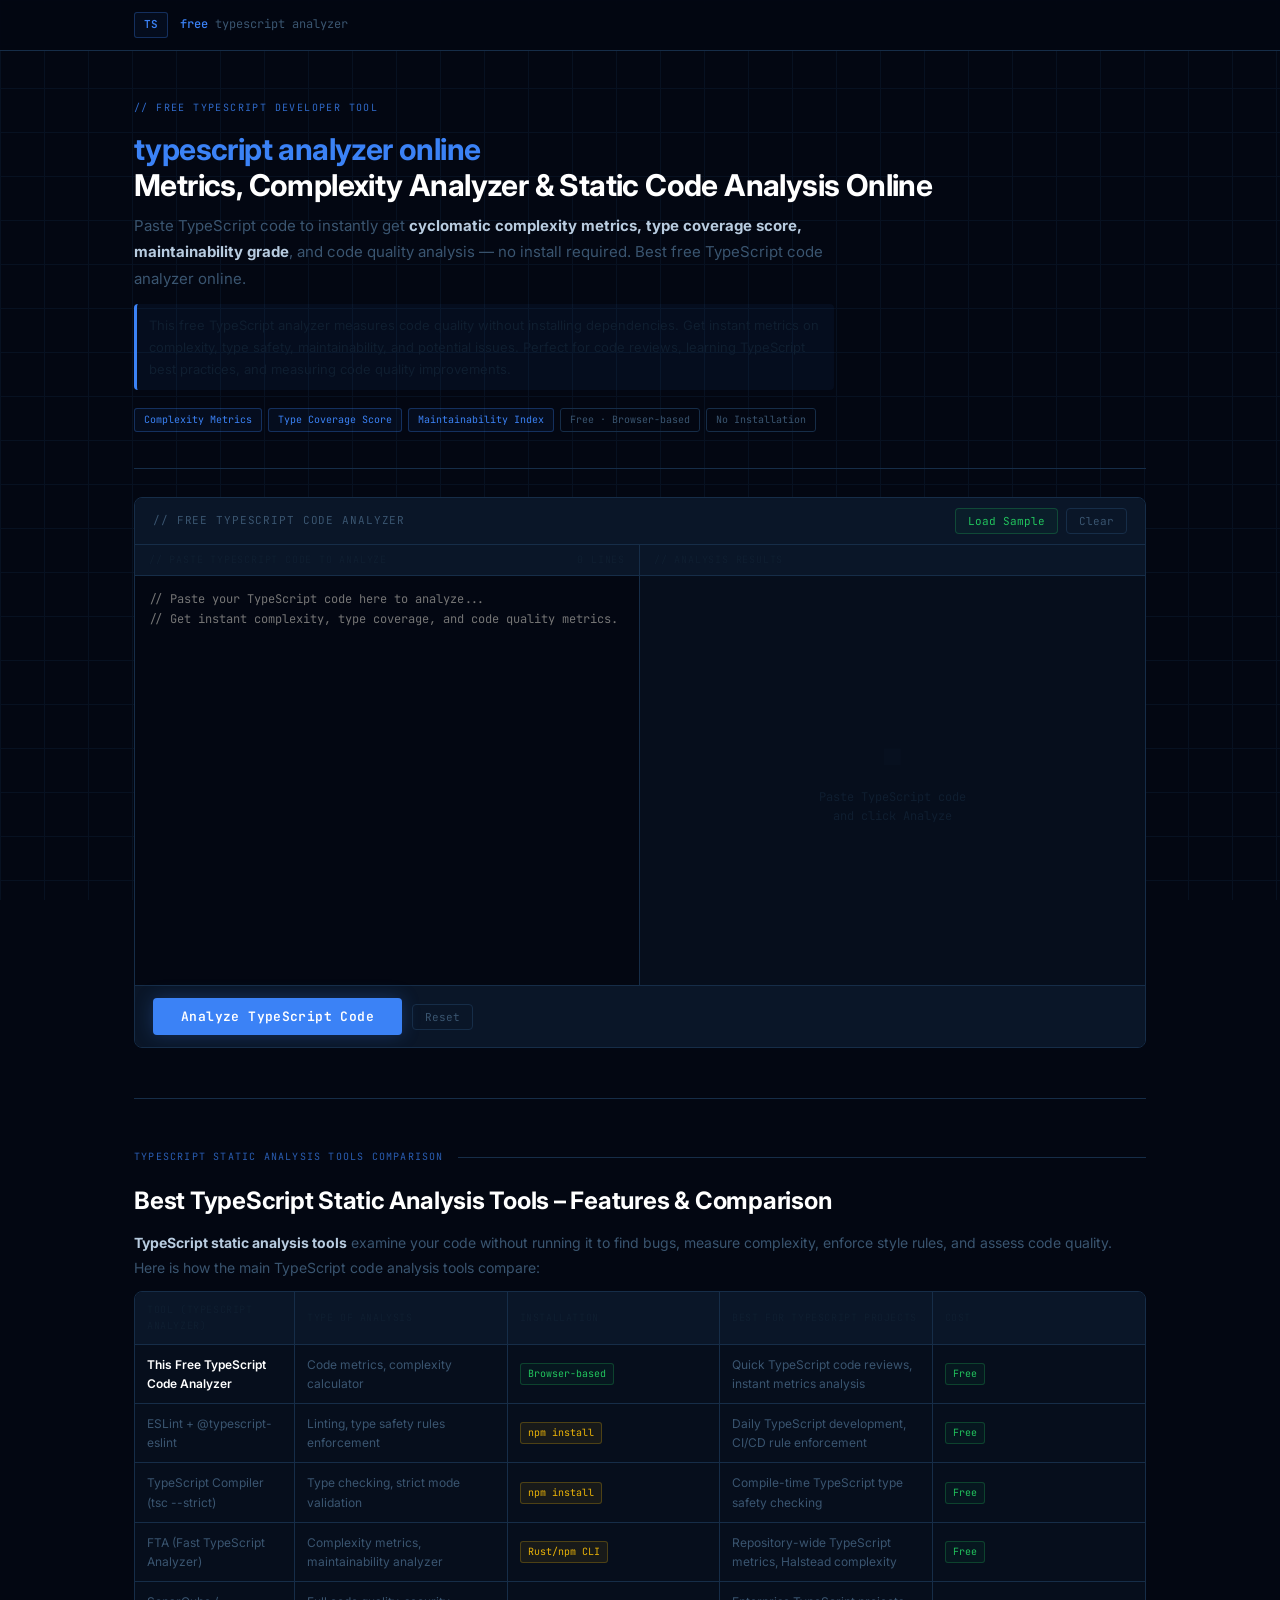
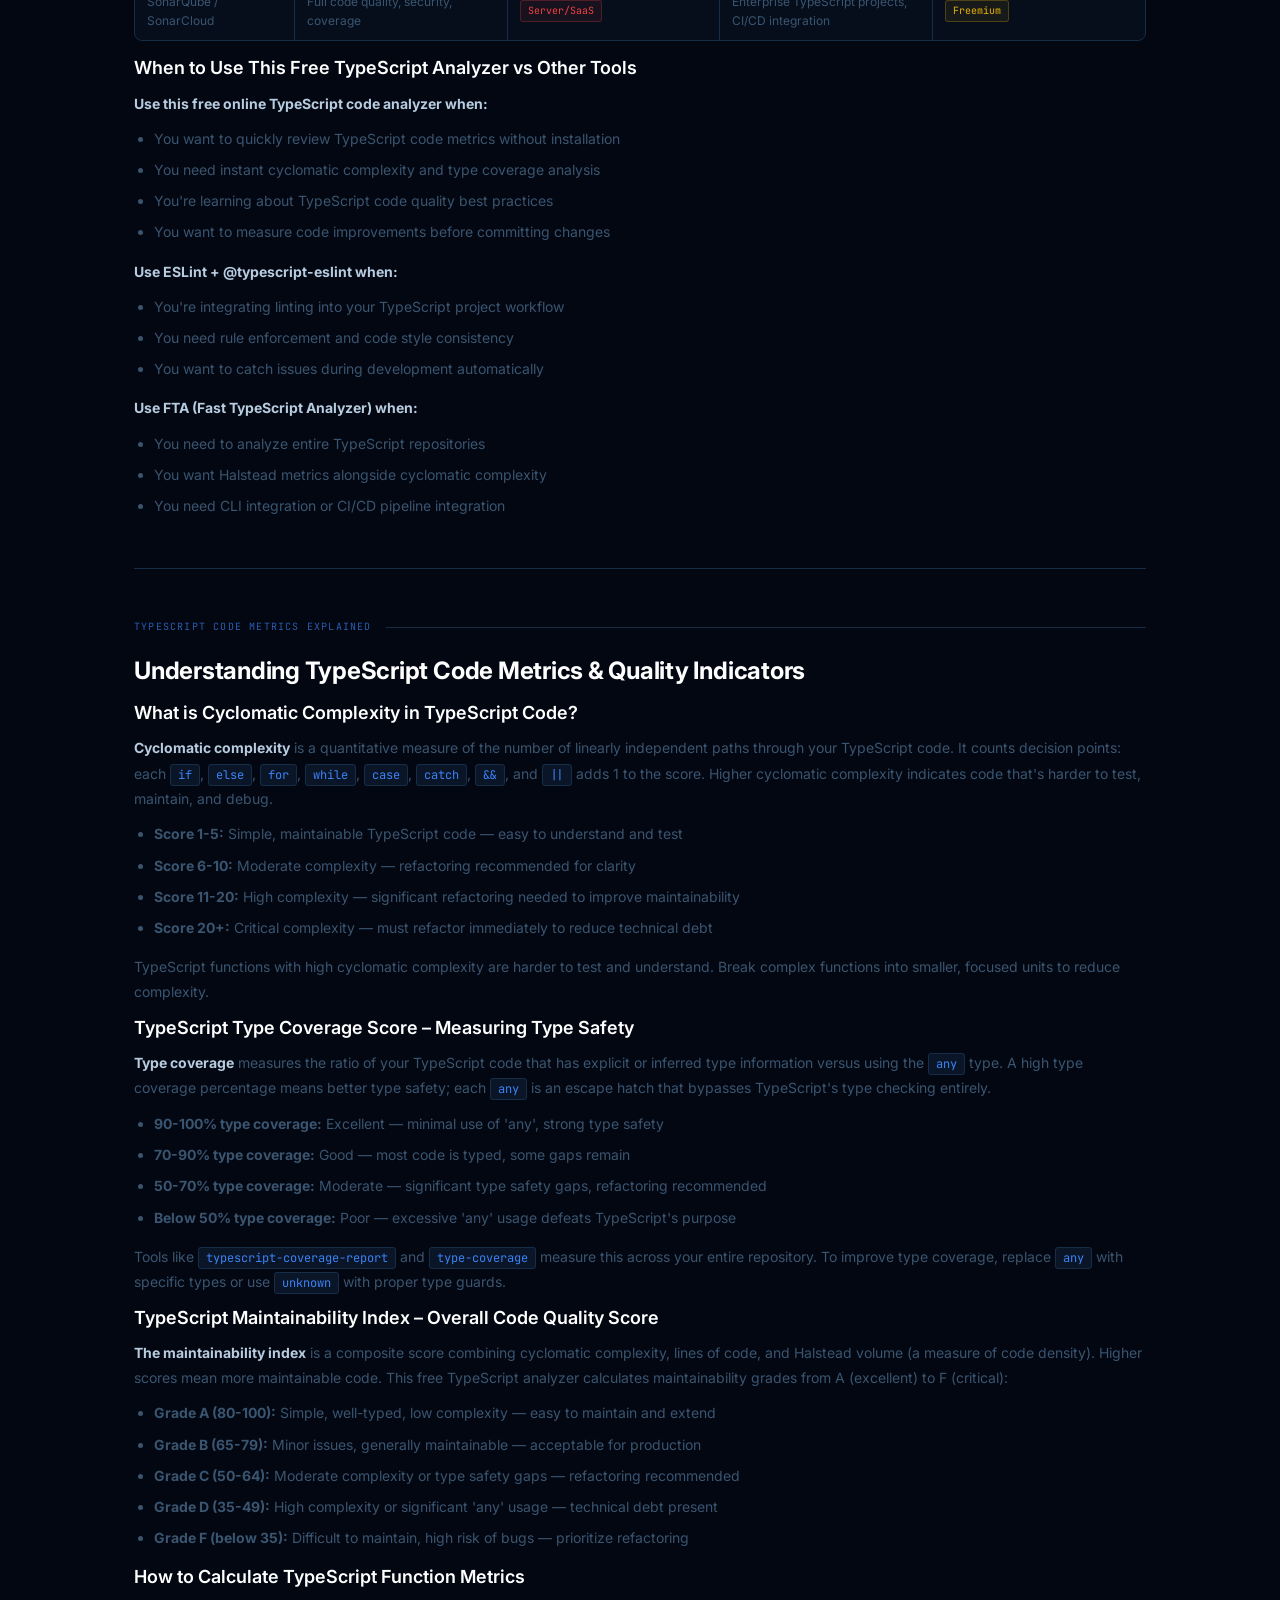
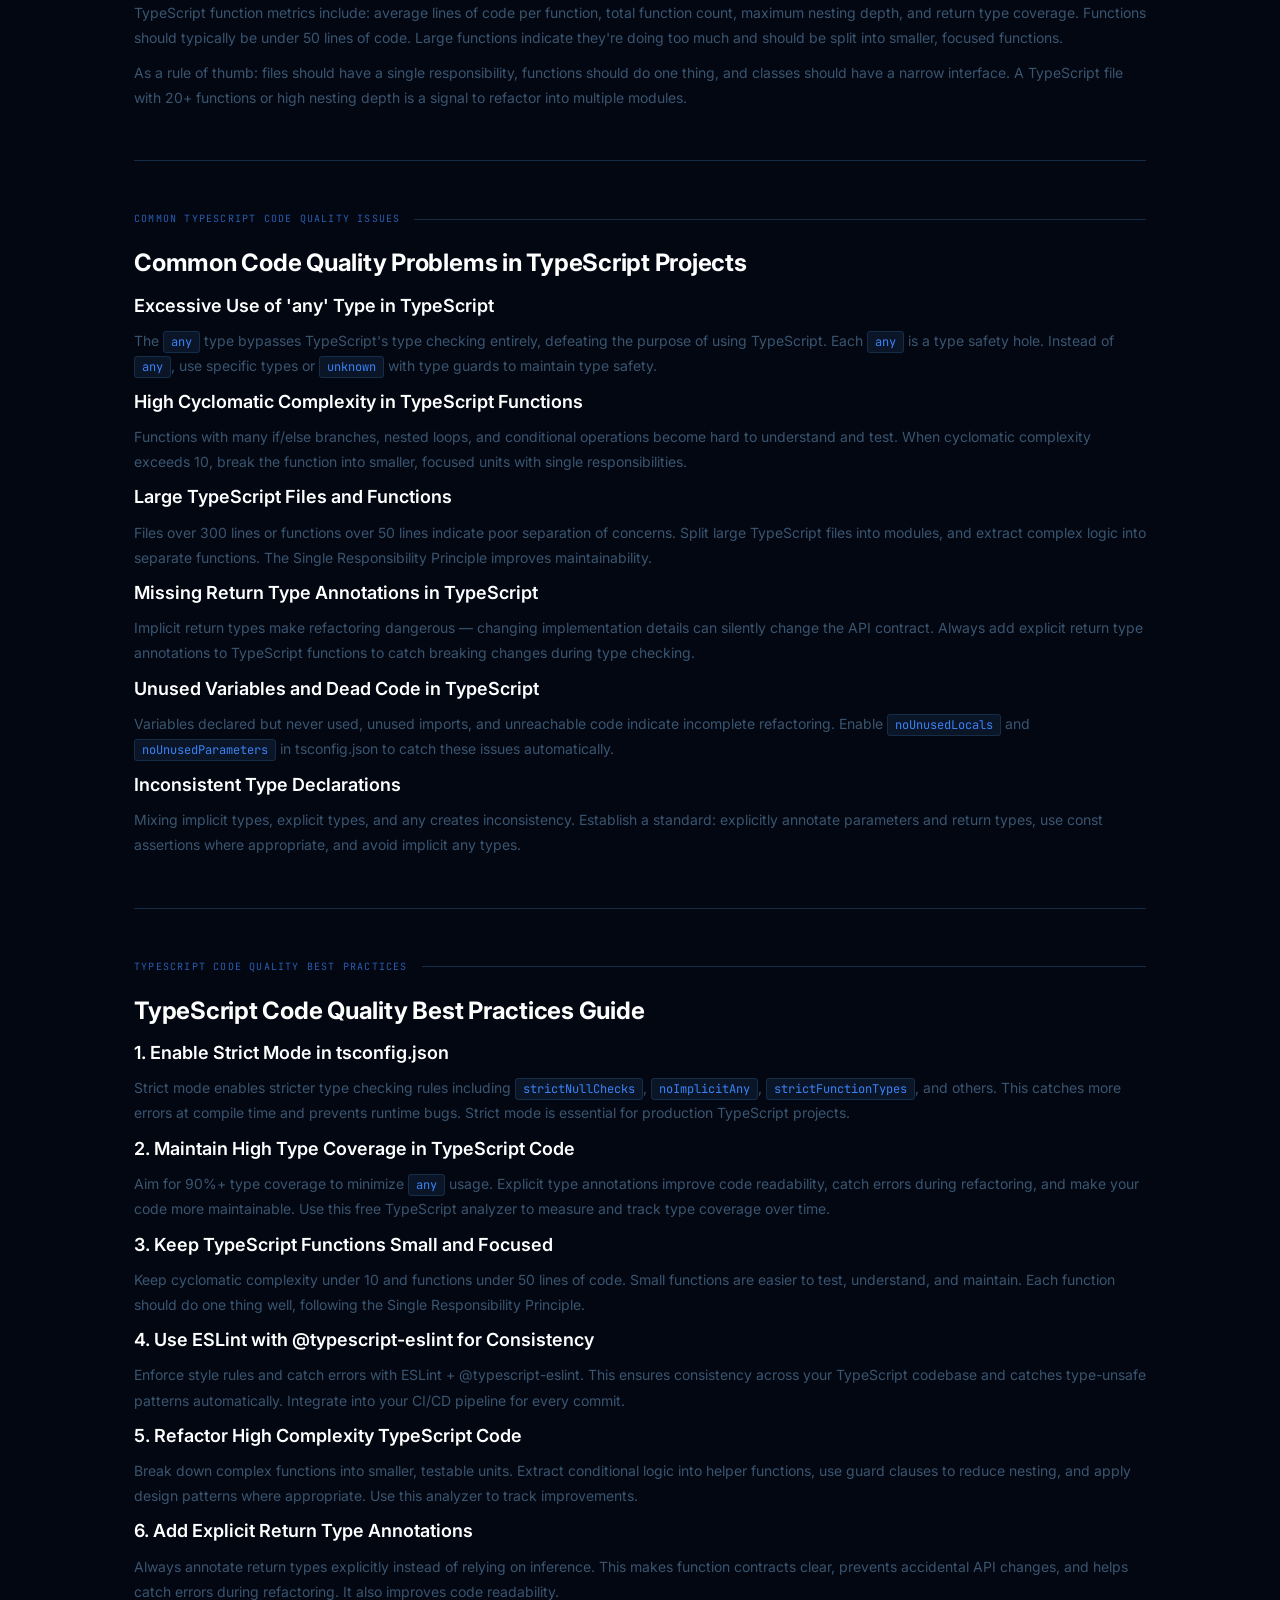
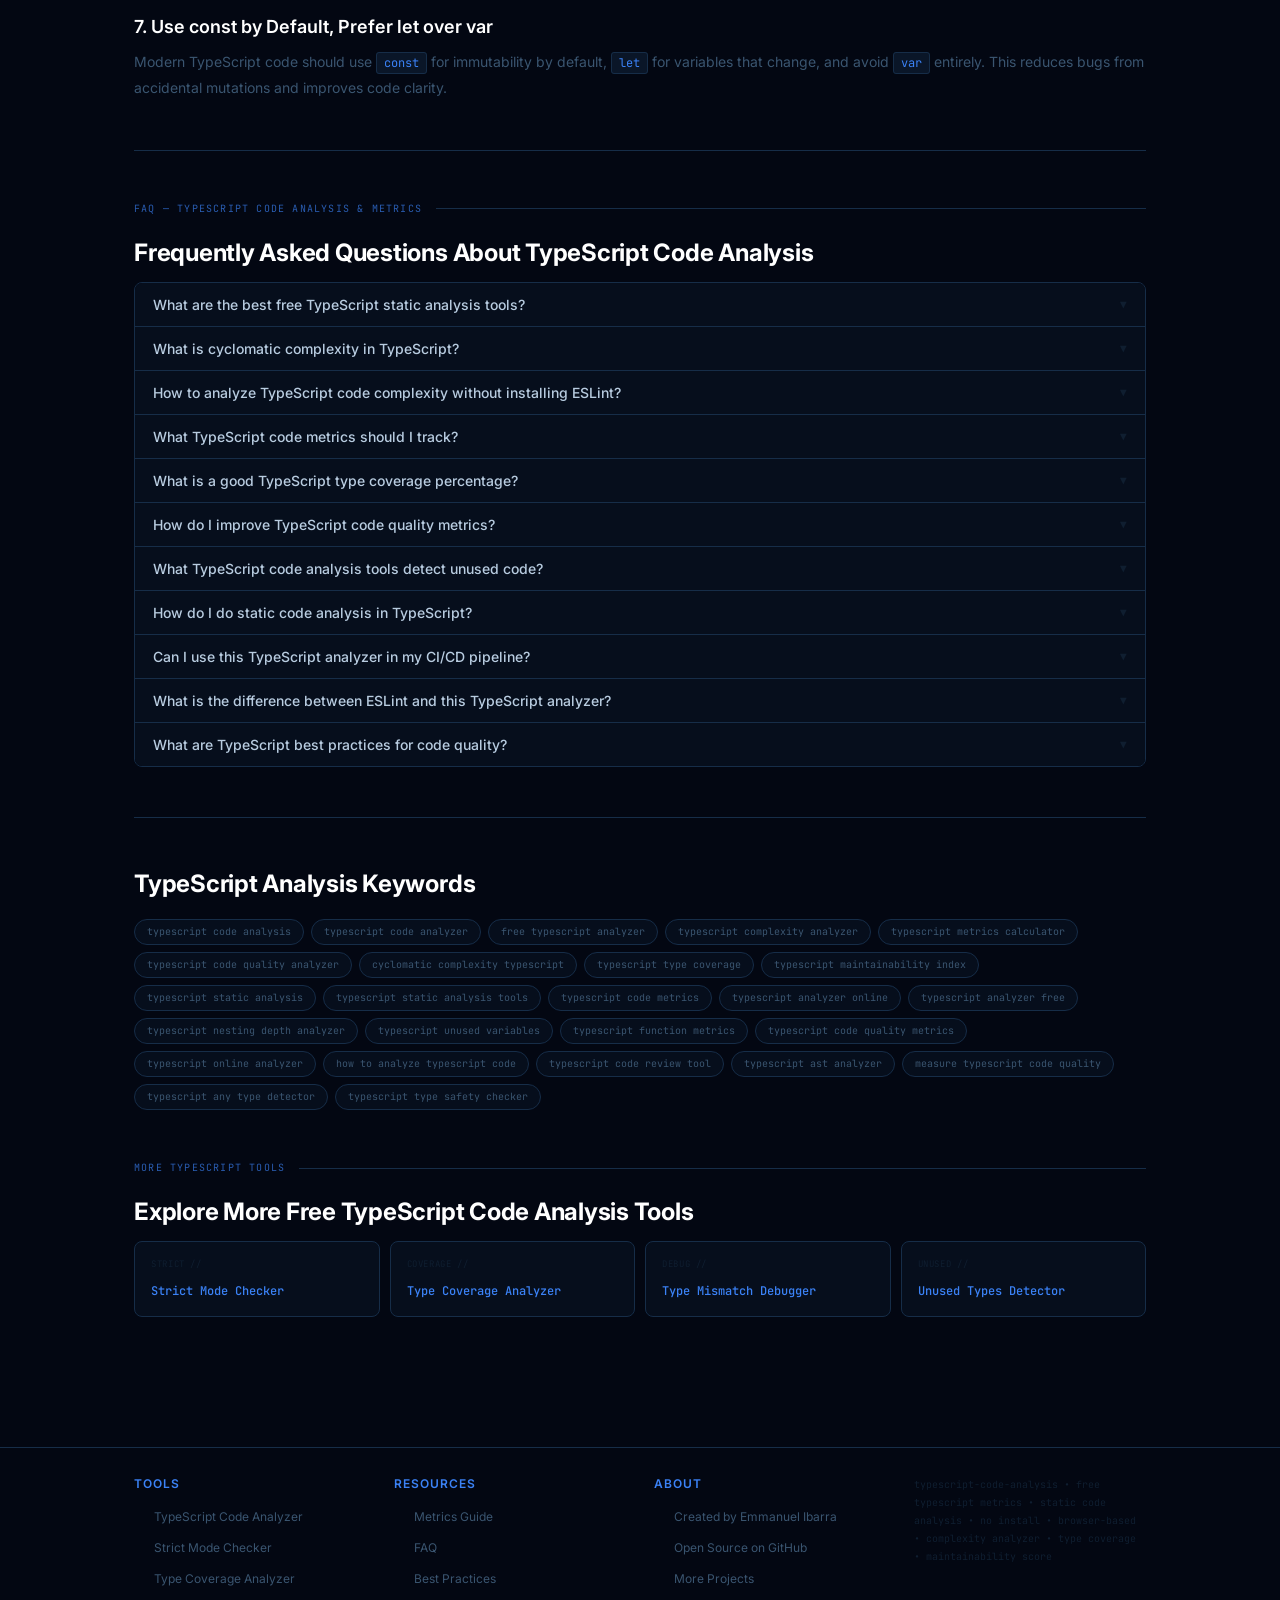
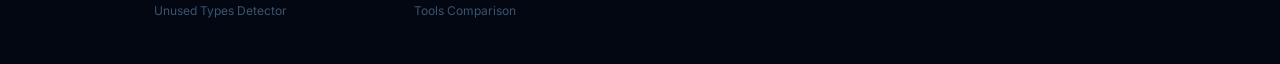
==== commit b936ffe3: "Pivote kw: typescript analyzer online" ====
--- a/index.html
+++ b/index.html
@@ -7,7 +7,7 @@
 <meta name="google-site-verification" content="PkLa_ViOo6FAHpvh8SacceMb95o9tePRdrqLNBz9X1M" />
 <meta name="robots" content="index, follow">
 
-<title>Free TypeScript Code Analysis Tool – Metrics, Complexity Analyzer & Static Code Analyzer Online</title>
+<title>typescript analyzer online – Metrics, Complexity Analyzer & Static Code Analyzer Online</title>
 
 <meta name="description" content="Free TypeScript code analysis tool. Paste code to analyze cyclomatic complexity metrics, type coverage score, maintainability index, code quality issues. Best free TypeScript analyzer online. No install required.">
 
@@ -842,7 +842,7 @@
 
   <section class="hero">
     <p class="hero-eyebrow">// Free TypeScript Developer Tool</p>
-    <h1><em>Free TypeScript Code Analysis Tool</em><br>Metrics, Complexity Analyzer &amp; Static Code Analysis Online</h1>
+    <h1><em>typescript analyzer online </em><br>Metrics, Complexity Analyzer &amp; Static Code Analysis Online</h1>
     <p class="hero-sub">
       Paste TypeScript code to instantly get <strong>cyclomatic complexity metrics, type coverage score, maintainability grade</strong>, and code quality analysis — no install required. Best free TypeScript code analyzer online.
     </p>
